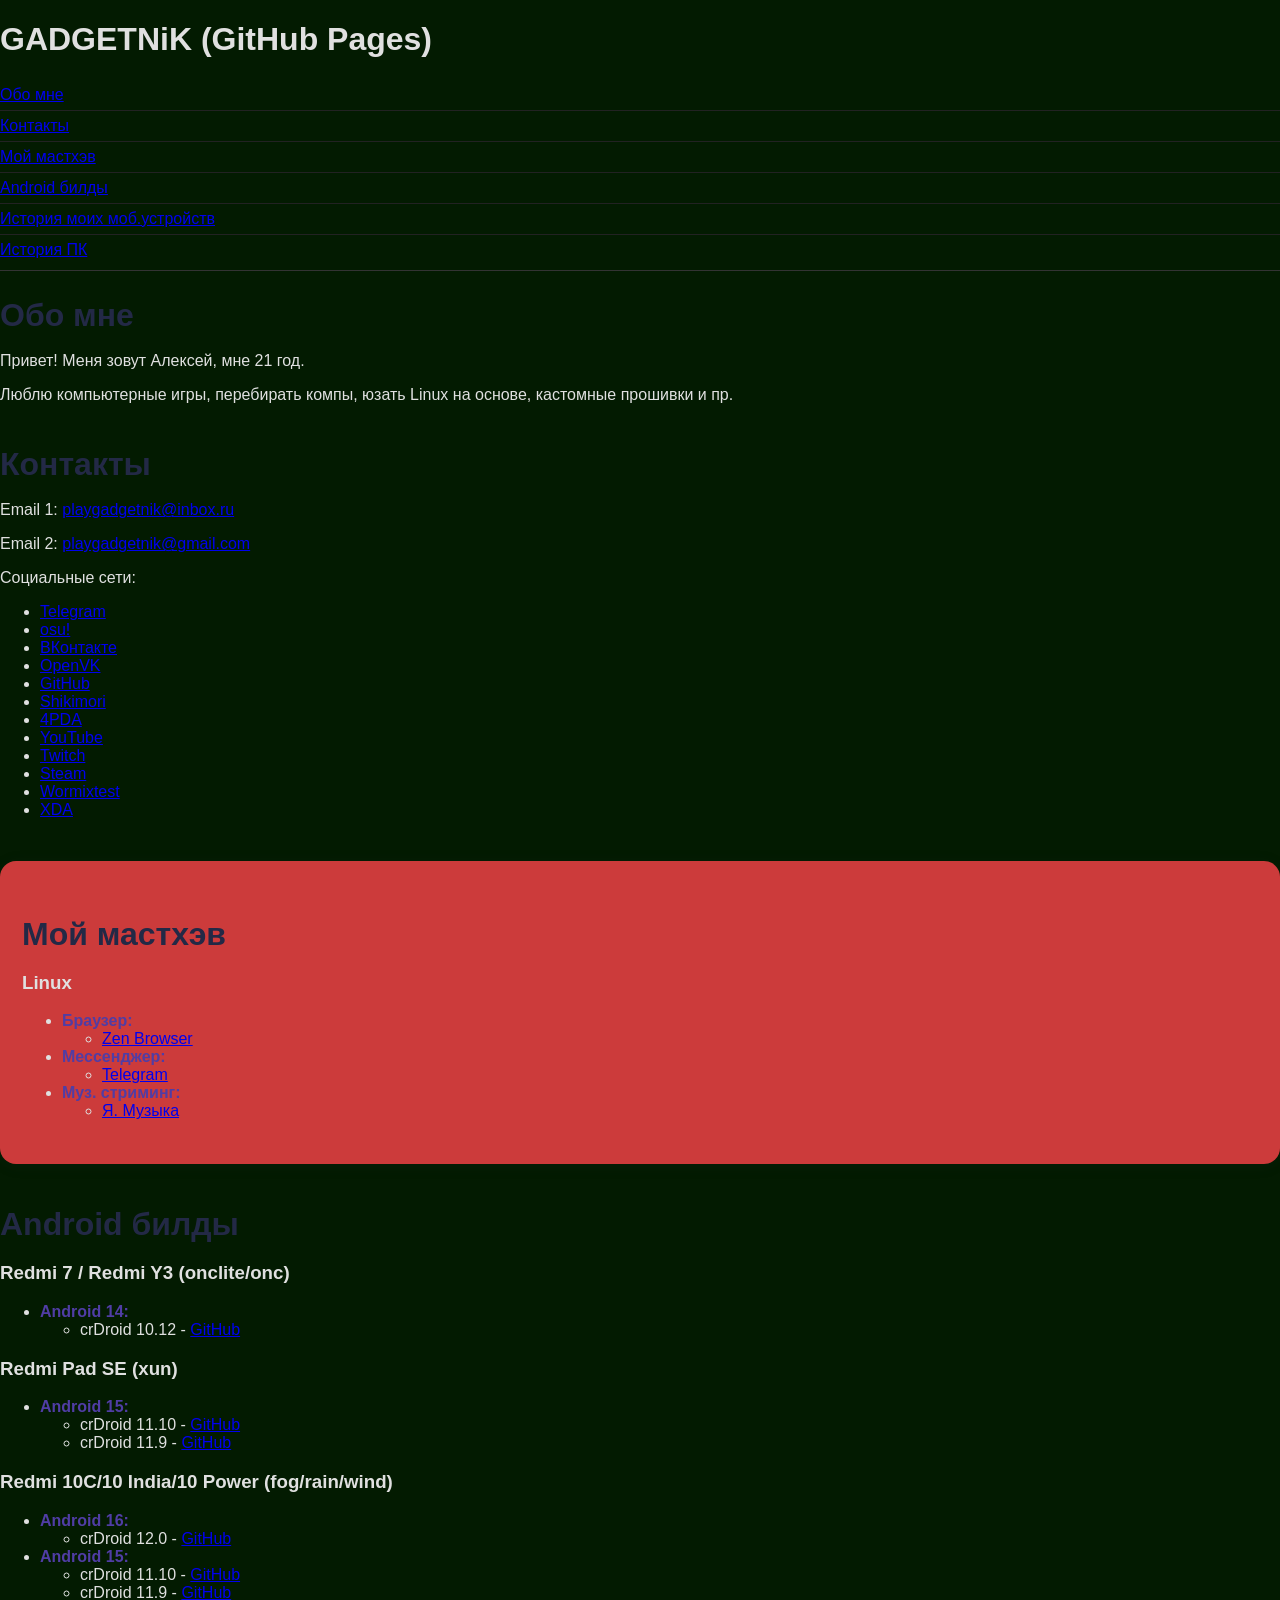
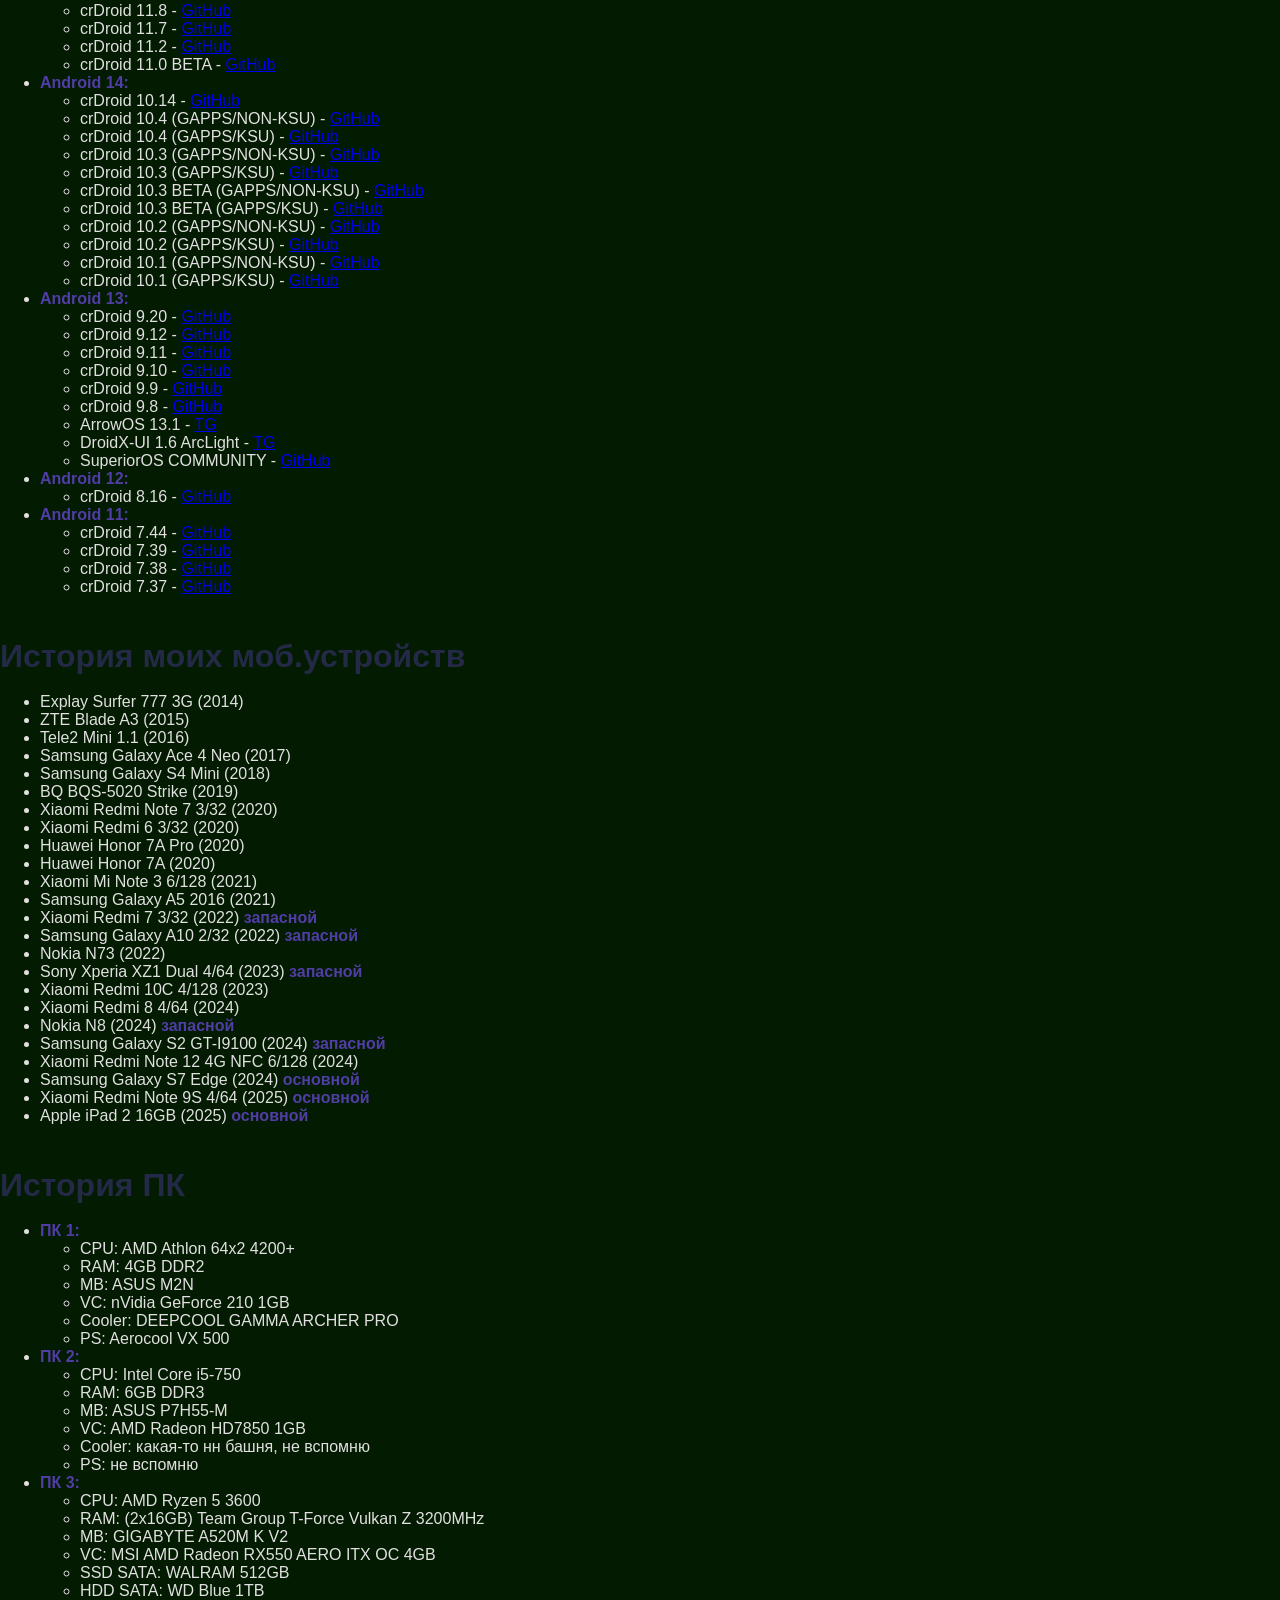
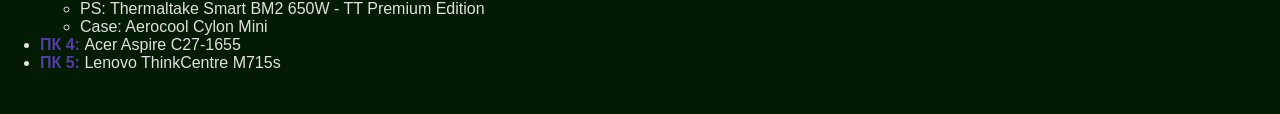
==== index.html @ 8ae256ac "css update #6" ====
<!DOCTYPE html>
<html lang="ru">
<head>
<meta charset="UTF-8" />
<meta name="viewport" content="width=device-width, initial-scale=1" />
<title>GADGETNiK (GitHub Pages)</title>
<style>
  body {
      background: #031b01;
      color: #e0e0e0;
      font-family: 'Montserrat', Arial, sans-serif;
      margin: 0;
      padding: 0;
      transition: background 0.4s;
  }
  header {
      background: linear-gradient(90deg, #232946 60%, #eebbc3 100%);
      color: #fff;
      text-align: center;
      padding: 48px 20px 20px 20px;
  }
  header h1 {
      font-size: 2.6em;
      letter-spacing: 2px;
      margin: 0 0 10px 0;
  }
  nav {
    margin-bottom: 15px;
    border-bottom: 1px solid #333;
    padding-bottom: 5px;
  }
  nav a {
    display: block;
    padding: 6px 0;
    border-top: 1px solid #222;
  }
  nav a:first-child {
    border-top: none;
  }
  .container {
      max-width: 880px;
      margin: 40px auto;
      padding: 0 18px;
  }
  section {
      margin-bottom: 42px;
  }
  h2 {
      color: #232946;
      font-size: 2em;
      margin-bottom: 18px;
  }
  strong {
    color: #503da5;
  }
  .card {
      background: #cc3b3b;
      border-radius: 16px;
      box-shadow: 0 2px 16px rgba(60, 45, 100, 0.08);
      padding: 28px 22px;
      margin-bottom: 24px;
      transition: box-shadow 0.3s;
  }
  .card:hover {
      box-shadow: 0 6px 32px rgba(60, 45, 100, 0.13);
  }
</style>
</head>
<body>

<h1>GADGETNiK (GitHub Pages)</h1>

<nav>
  <a href="#about">Обо мне</a>
  <a href="#contacts">Контакты</a>
  <a href="#musthave">Мой мастхэв</a>
  <a href="#android">Android билды</a>
  <a href="#mobiles">История моих моб.устройств</a>
  <a href="#pc">История ПК</a>
</nav>

<section id="about">
  <h2>Обо мне</h2>
  <p>Привет! Меня зовут Алексей, мне 21 год.</p>
  <p>Люблю компьютерные игры, перебирать компы, юзать Linux на основе, кастомные прошивки и пр.</p>
</section>

<section id="contacts">
  <h2>Контакты</h2>
  <p>Email 1: <a href="mailto:playgadgetnik@inbox.ru">playgadgetnik@inbox.ru</a></p>
  <p>Email 2: <a href="mailto:playgadgetnik@gmail.com">playgadgetnik@gmail.com</a></p>
  <p>Социальные сети:</p>
  <ul>
    <li><a href="https://t.me/GADGETNiK" target="_blank" rel="noopener noreferrer">Telegram</a></li>
    <li><a href="https://osu.ppy.sh/users/GADGETNiK" target="_blank" rel="noopener noreferrer">osu!</a></li>
    <li><a href="https://vk.com/gadgetn1k" target="_blank" rel="noopener noreferrer">ВКонтакте</a></li>
    <li><a href="https://ovk.to/gadgetnik" target="_blank" rel="noopener noreferrer">OpenVK</a></li>
    <li><a href="https://github.com/GADGETNiK" target="_blank" rel="noopener noreferrer">GitHub</a></li>
    <li><a href="https://shikimori.one/GADGETNiK" target="_blank" rel="noopener noreferrer">Shikimori</a></li>
    <li><a href="https://4pda.to/forum/index.php?showuser=7068298" target="_blank" rel="noopener noreferrer">4PDA</a></li>
    <li><a href="https://www.youtube.com/@cyberdrakons_reborn" target="_blank" rel="noopener noreferrer">YouTube</a></li>
    <li><a href="https://www.twitch.tv/aratacucumber" target="_blank" rel="noopener noreferrer">Twitch</a></li>
    <li><a href="https://steamcommunity.com/id/gadgetnik/" target="_blank" rel="noopener noreferrer">Steam</a></li>
    <li><a href="https://wormixtest.com/users/%D0%9B%D0%81%D0%A8%D0%98%D0%9A" target="_blank" rel="noopener noreferrer">Wormixtest</a></li>
    <li><a href="https://xdaforums.com/m/gadgetnik.9440736/" target="_blank" rel="noopener noreferrer">XDA</a></li>
  </ul>
</section>


<section id="musthave">
  <div class="card">
  <h2>Мой мастхэв</h2>

  <h3>Linux</h3>
  <ul>
    <li><strong>Браузер:</strong></li>
      <ul>
        <li><a href="https://zen-browser.app/" target="_blank" rel="noopener noreferrer">Zen Browser</a></li>
      </ul>
    <li><strong>Мессенджер:</strong></li>
      <ul>
        <li><a href="https://telegram.org/" target="_blank" rel="noopener noreferrer">Telegram</a></li>
      </ul>
    <li><strong>Муз. стриминг:</strong></li>
      <ul>
        <li><a href="https://music.yandex.ru/download/" target="_blank" rel="noopener noreferrer">Я. Музыка</a></li>
      </ul>
  </ul>
  </div>
</section>
<section id="android">
  <h2>Android билды</h2>

  <h3>Redmi 7 / Redmi Y3 (onclite/onc)</h3>
  <ul>
    <li><strong>Android 14:</strong>
      <ul>
        <li>crDroid 10.12 - <a href="https://github.com/GADGETNiK/crdroid_ota_oss_nonksu/releases/download/crDroidAndroid-14.0-20250228-onclite-v10.12" target="_blank" rel="noopener noreferrer">GitHub</a></li>
      </ul>
    </li>
  </ul>
  
  <h3>Redmi Pad SE (xun)</h3>
  <ul>
    <li><strong>Android 15:</strong>
      <ul>
        <li>crDroid 11.10 - <a href="https://github.com/GADGETNiK/crdroid_ota_update/releases/tag/crDroidAndroid-15.0-20251011-xun-v11.10" target="_blank" rel="noopener noreferrer">GitHub</a></li>
        <li>crDroid 11.9 - <a href="https://github.com/GADGETNiK/crdroid_ota_update/releases/tag/crDroidAndroid-15.0-20250916-xun-v11.9" target="_blank" rel="noopener noreferrer">GitHub</a></li>
      </ul>
    </li>
  </ul>

  <h3>Redmi 10C/10 India/10 Power (fog/rain/wind)</h3>
  <ul>
    <li><strong>Android 16:</strong>
      <ul>
        <li>crDroid 12.0 - <a href="https://github.com/GADGETNiK/crdroid_ota_update/releases/tag/crDroidAndroid-16.0-20250902-fog-v12.0" target="_blank" rel="noopener noreferrer">GitHub</a></li>
      </ul>
    </li>

    <li><strong>Android 15:</strong>
      <ul>
        <li>crDroid 11.10 - <a href="https://github.com/GADGETNiK/crdroid_ota_update/releases/tag/crDroidAndroid-15.0-20251011-fog-v11.10" target="_blank" rel="noopener noreferrer">GitHub</a></li>
        <li>crDroid 11.9 - <a href="https://github.com/GADGETNiK/crdroid_ota_update/releases/tag/crDroidAndroid-15.0-20250914-fog-v11.9" target="_blank" rel="noopener noreferrer">GitHub</a></li>
        <li>crDroid 11.8 - <a href="https://github.com/GADGETNiK/crdroid_ota_update/releases/tag/crDroidAndroid-15.0-20250830-fog-v11.8" target="_blank" rel="noopener noreferrer">GitHub</a></li>
        <li>crDroid 11.7 - <a href="https://github.com/GADGETNiK/crdroid_ota_update/releases/tag/crDroidAndroid-15.0-20250723-fog-v11.7" target="_blank" rel="noopener noreferrer">GitHub</a></li>
        <li>crDroid 11.2 - <a href="https://github.com/GADGETNiK/crdroid_ota_oss_nonksu/releases/tag/crDroidAndroid-15.0-20250225-fog-v11.2" target="_blank" rel="noopener noreferrer">GitHub</a></li>
        <li>crDroid 11.0 BETA - <a href="https://github.com/GADGETNiK/crdroid_ota_oss_nonksu/releases/tag/crDroidAndroid-15.0-20241101-fog-v11.0-BETA" target="_blank" rel="noopener noreferrer">GitHub</a></li>
      </ul>
    </li>

    <li><strong>Android 14:</strong>
      <ul>
        <li>crDroid 10.14 - <a href="https://github.com/GADGETNiK/crdroid_ota_update/releases/tag/crDroidAndroid-14.0-20250509-fog-v10.14" target="_blank" rel="noopener noreferrer">GitHub</a></li>
        <li>crDroid 10.4 (GAPPS/NON-KSU) - <a href="https://github.com/GADGETNiK/crdroid_ota_oss_nonksu/releases/tag/crDroidAndroid-14.0-20240406-fog-v10.4" target="_blank" rel="noopener noreferrer">GitHub</a></li>
        <li>crDroid 10.4 (GAPPS/KSU) - <a href="https://github.com/GADGETNiK/crdroid_ota_oss_ksu/releases/tag/crDroidAndroid-14.0-20240406-fog-v10.4" target="_blank" rel="noopener noreferrer">GitHub</a></li>
        <li>crDroid 10.3 (GAPPS/NON-KSU) - <a href="https://github.com/GADGETNiK/crdroid_ota_oss_nonksu/releases/tag/crDroidAndroid-14.0-20240405-fog-v10.3" target="_blank" rel="noopener noreferrer">GitHub</a></li>
        <li>crDroid 10.3 (GAPPS/KSU) - <a href="https://github.com/GADGETNiK/crdroid_ota_oss_ksu/releases/tag/crDroidAndroid-14.0-20240405-fog-v10.3" target="_blank" rel="noopener noreferrer">GitHub</a></li>
        <li>crDroid 10.3 BETA (GAPPS/NON-KSU) - <a href="https://github.com/GADGETNiK/crdroid_ota_oss_nonksu/releases/tag/crDroidAndroid-14.0-20240402-fog-v10.3-BETA" target="_blank" rel="noopener noreferrer">GitHub</a></li>
        <li>crDroid 10.3 BETA (GAPPS/KSU) - <a href="https://github.com/GADGETNiK/crdroid_ota_oss_ksu/releases/tag/crDroidAndroid-14.0-20240402-fog-v10.3-BETA" target="_blank" rel="noopener noreferrer">GitHub</a></li>
        <li>crDroid 10.2 (GAPPS/NON-KSU) - <a href="https://github.com/GADGETNiK/crdroid_ota_oss_nonksu/releases/tag/crDroidAndroid-14.0-20240213-fog-v10.2-GAPPS" target="_blank" rel="noopener noreferrer">GitHub</a></li>
        <li>crDroid 10.2 (GAPPS/KSU) - <a href="https://t.me/your_post_11" target="_blank" rel="noopener noreferrer">GitHub</a></li>
        <li>crDroid 10.1 (GAPPS/NON-KSU) - <a href="https://github.com/GADGETNiK/crdroid_ota_oss_nonksu/releases/tag/crDroidAndroid-14.0-20240203-fog-v10.1-GAPPS" target="_blank" rel="noopener noreferrer">GitHub</a></li>
        <li>crDroid 10.1 (GAPPS/KSU) - <a href="https://github.com/GADGETNiK/crdroid_ota_oss_ksu/releases/tag/crDroidAndroid-14.0-20240203-fog-v10.1-GAPPS" target="_blank" rel="noopener noreferrer">GitHub</a></li>
      </ul>
    </li>

    <li><strong>Android 13:</strong>
      <ul>
        <li>crDroid 9.20 - <a href="https://github.com/GADGETNiK/crdroid_ota_oss_nonksu/releases/tag/crDroidAndroid-13.0-20241102-fog-v9.20" target="_blank" rel="noopener noreferrer">GitHub</a></li>
        <li>crDroid 9.12 - <a href="https://github.com/GADGETNiK/crdroid_ota_update_new/releases/tag/crDroidAndroid-13.0-20231213-fog-v9.12" target="_blank" rel="noopener noreferrer">GitHub</a></li>
        <li>crDroid 9.11 - <a href="https://github.com/GADGETNiK/crdroid_ota_update_new/releases/tag/crDroidAndroid-13.0-20231114-fog-v9.11" target="_blank" rel="noopener noreferrer">GitHub</a></li>
        <li>crDroid 9.10 - <a href="https://github.com/GADGETNiK/crdroid_ota_update/releases/tag/crDroidAndroid-13.0-20231012-fog-v9.10" target="_blank" rel="noopener noreferrer">GitHub</a></li>
        <li>crDroid 9.9 - <a href="https://github.com/GADGETNiK/crdroid_ota_update/releases/tag/crDroidAndroid-13.0-20230920-fog-v9.9" target="_blank" rel="noopener noreferrer">GitHub</a></li>
        <li>crDroid 9.8 - <a href="https://github.com/GADGETNiK/crdroid_ota_update/releases/tag/crDroidAndroid-13.0-20230826-fog-v9.8" target="_blank" rel="noopener noreferrer">GitHub</a></li>
        <li>ArrowOS 13.1 - <a href="https://t.me/rom_archive_gadgetnik/8" target="_blank" rel="noopener noreferrer">TG</a></li>
        <li>DroidX-UI 1.6 ArcLight - <a href="https://t.me/rom_archive_gadgetnik/14" target="_blank" rel="noopener noreferrer">TG</a></li>
        <li>SuperiorOS COMMUNITY - <a href="https://github.com/GADGETNiK/superior_ota_update/releases/tag/SuperiorOS-Thirteen-fog-COMMUNITY-20231015-0019" target="_blank" rel="noopener noreferrer">GitHub</a></li>
      </ul>
    </li>

    <li><strong>Android 12:</strong>
      <ul>
        <li>crDroid 8.16 - <a href="https://github.com/GADGETNiK/crdroid_ota_update/releases/tag/crDroidAndroid-12.1-20230821-fog-v8.16" target="_blank" rel="noopener noreferrer">GitHub</a></li>
      </ul>
    </li>

    <li><strong>Android 11:</strong>
      <ul>
        <li>crDroid 7.44 - <a href="https://github.com/GADGETNiK/crdroid_ota_update_new/releases/tag/crDroidAndroid-11.0-20240808-fog-v7.44-security" target="_blank" rel="noopener noreferrer">GitHub</a></li>
        <li>crDroid 7.39 - <a href="https://github.com/GADGETNiK/crdroid_ota_update_new/releases/tag/crDroidAndroid-11.0-20240222-fog-v7.39" target="_blank" rel="noopener noreferrer">GitHub</a></li>
        <li>crDroid 7.38 - <a href="https://github.com/GADGETNiK/crdroid_ota_update_new/releases/tag/crDroidAndroid-11.0-20240120-fog-v7.38" target="_blank" rel="noopener noreferrer">GitHub</a></li>
        <li>crDroid 7.37 - <a href="https://github.com/GADGETNiK/crdroid_ota_update_new/releases/tag/crDroidAndroid-11.0-20240116-fog-v7.37" target="_blank" rel="noopener noreferrer">GitHub</a></li>
      </ul>
    </li>
  </ul>
</section>


<section id="mobile">
  <h2>История моих моб.устройств</h2>
  <ul>
    <li>Explay Surfer 777 3G (2014)</li>
    <li>ZTE Blade A3 (2015)</li>
    <li>Tele2 Mini 1.1 (2016)</li>
    <li>Samsung Galaxy Ace 4 Neo (2017)</li>
    <li>Samsung Galaxy S4 Mini (2018)</li>
    <li>BQ BQS-5020 Strike (2019)</li>
    <li>Xiaomi Redmi Note 7 3/32 (2020)</li>
    <li>Xiaomi Redmi 6 3/32 (2020)</li>
    <li>Huawei Honor 7A Pro (2020)</li>
    <li>Huawei Honor 7A (2020)</li>
    <li>Xiaomi Mi Note 3 6/128 (2021)</li>
    <li>Samsung Galaxy A5 2016 (2021)</li>
    <li>Xiaomi Redmi 7 3/32 (2022) <strong>запасной</strong></li>
    <li>Samsung Galaxy A10 2/32 (2022) <strong>запасной</strong></li>
    <li>Nokia N73 (2022)</li>
    <li>Sony Xperia XZ1 Dual 4/64 (2023) <strong>запасной</strong></li>
    <li>Xiaomi Redmi 10C 4/128 (2023)</li>
    <li>Xiaomi Redmi 8 4/64 (2024)</li>
    <li>Nokia N8 (2024) <strong>запасной</strong></li>
    <li>Samsung Galaxy S2 GT-I9100 (2024) <strong>запасной</strong></li>
    <li>Xiaomi Redmi Note 12 4G NFC 6/128 (2024)</li>
    <li>Samsung Galaxy S7 Edge (2024) <strong>основной</strong></li>
    <li>Xiaomi Redmi Note 9S 4/64 (2025) <strong>основной</strong></li>
    <li>Apple iPad 2 16GB (2025) <strong>основной</strong></li>
  </ul>
</section>

<section id="pc">
  <h2>История ПК</h2>
  <ul>
    <li>
      <strong>ПК 1:</strong>
      <ul>
        <li>CPU: AMD Athlon 64x2 4200+</li>
        <li>RAM: 4GB DDR2</li>
        <li>MB: ASUS M2N</li>
        <li>VC: nVidia GeForce 210 1GB</li>
        <li>Cooler: DEEPCOOL GAMMA ARCHER PRO</li>
        <li>PS: Aerocool VX 500</li>
      </ul>
    </li>
    <li>
      <strong>ПК 2:</strong>
      <ul>
        <li>CPU: Intel Core i5-750</li>
        <li>RAM: 6GB DDR3</li>
        <li>MB: ASUS P7H55-M</li>
        <li>VC: AMD Radeon HD7850 1GB</li>
        <li>Cooler: какая-то нн башня, не вспомню</li>
        <li>PS: не вспомню</li>
      </ul>
    </li>
    <li>
      <strong>ПК 3:</strong>
      <ul>
        <li>CPU: AMD Ryzen 5 3600</li>
        <li>RAM: (2x16GB) Team Group T-Force Vulkan Z 3200MHz</li>
        <li>MB: GIGABYTE A520M K V2</li>
        <li>VC: MSI AMD Radeon RX550 AERO ITX OC 4GB</li>
        <li>SSD SATA: WALRAM 512GB</li>
        <li>HDD SATA: WD Blue 1TB</li>
        <li>PS: Thermaltake Smart BM2 650W - TT Premium Edition</li>
        <li>Case: Aerocool Cylon Mini</li>
      </ul>
    </li>
    <li>
      <strong>ПК 4:</strong> Acer Aspire C27-1655
    </li>
    <li>
      <strong>ПК 5:</strong> Lenovo ThinkCentre M715s
    </li>
  </ul>
</section>

</body>
</html>
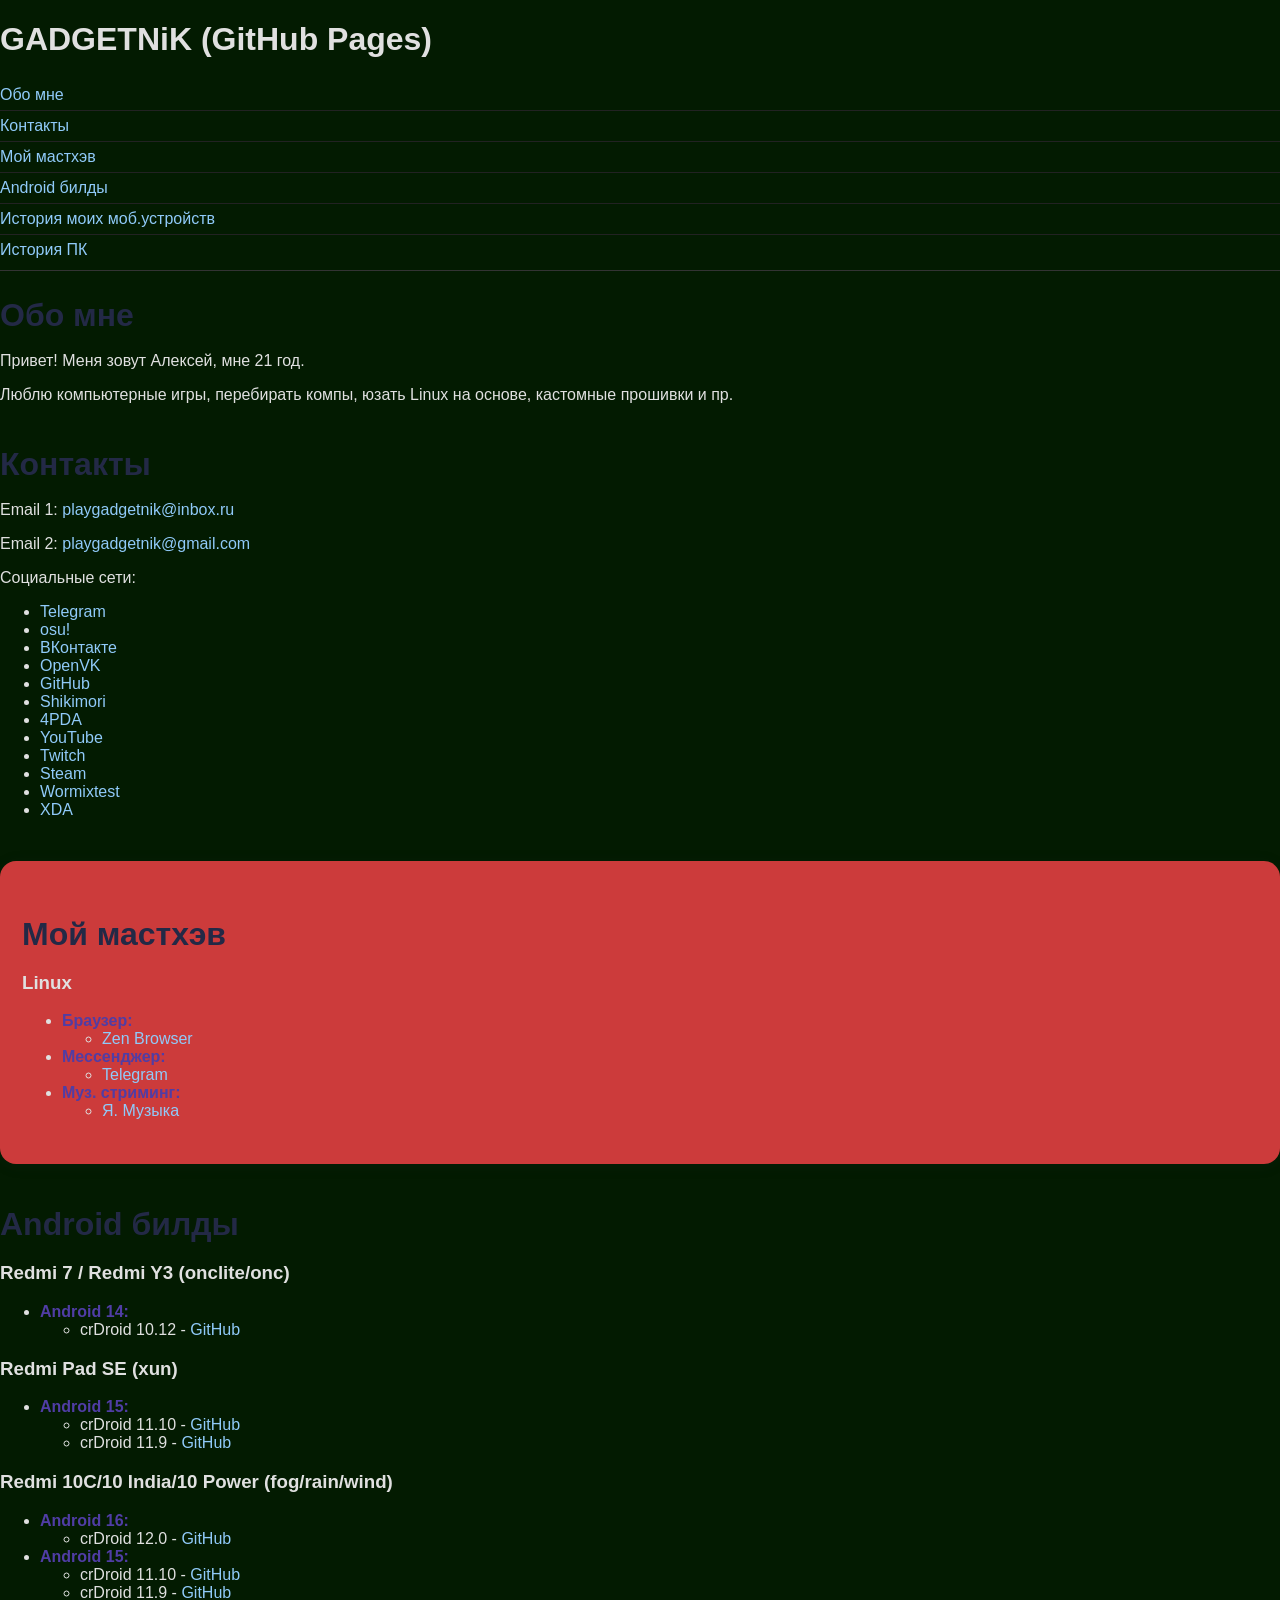
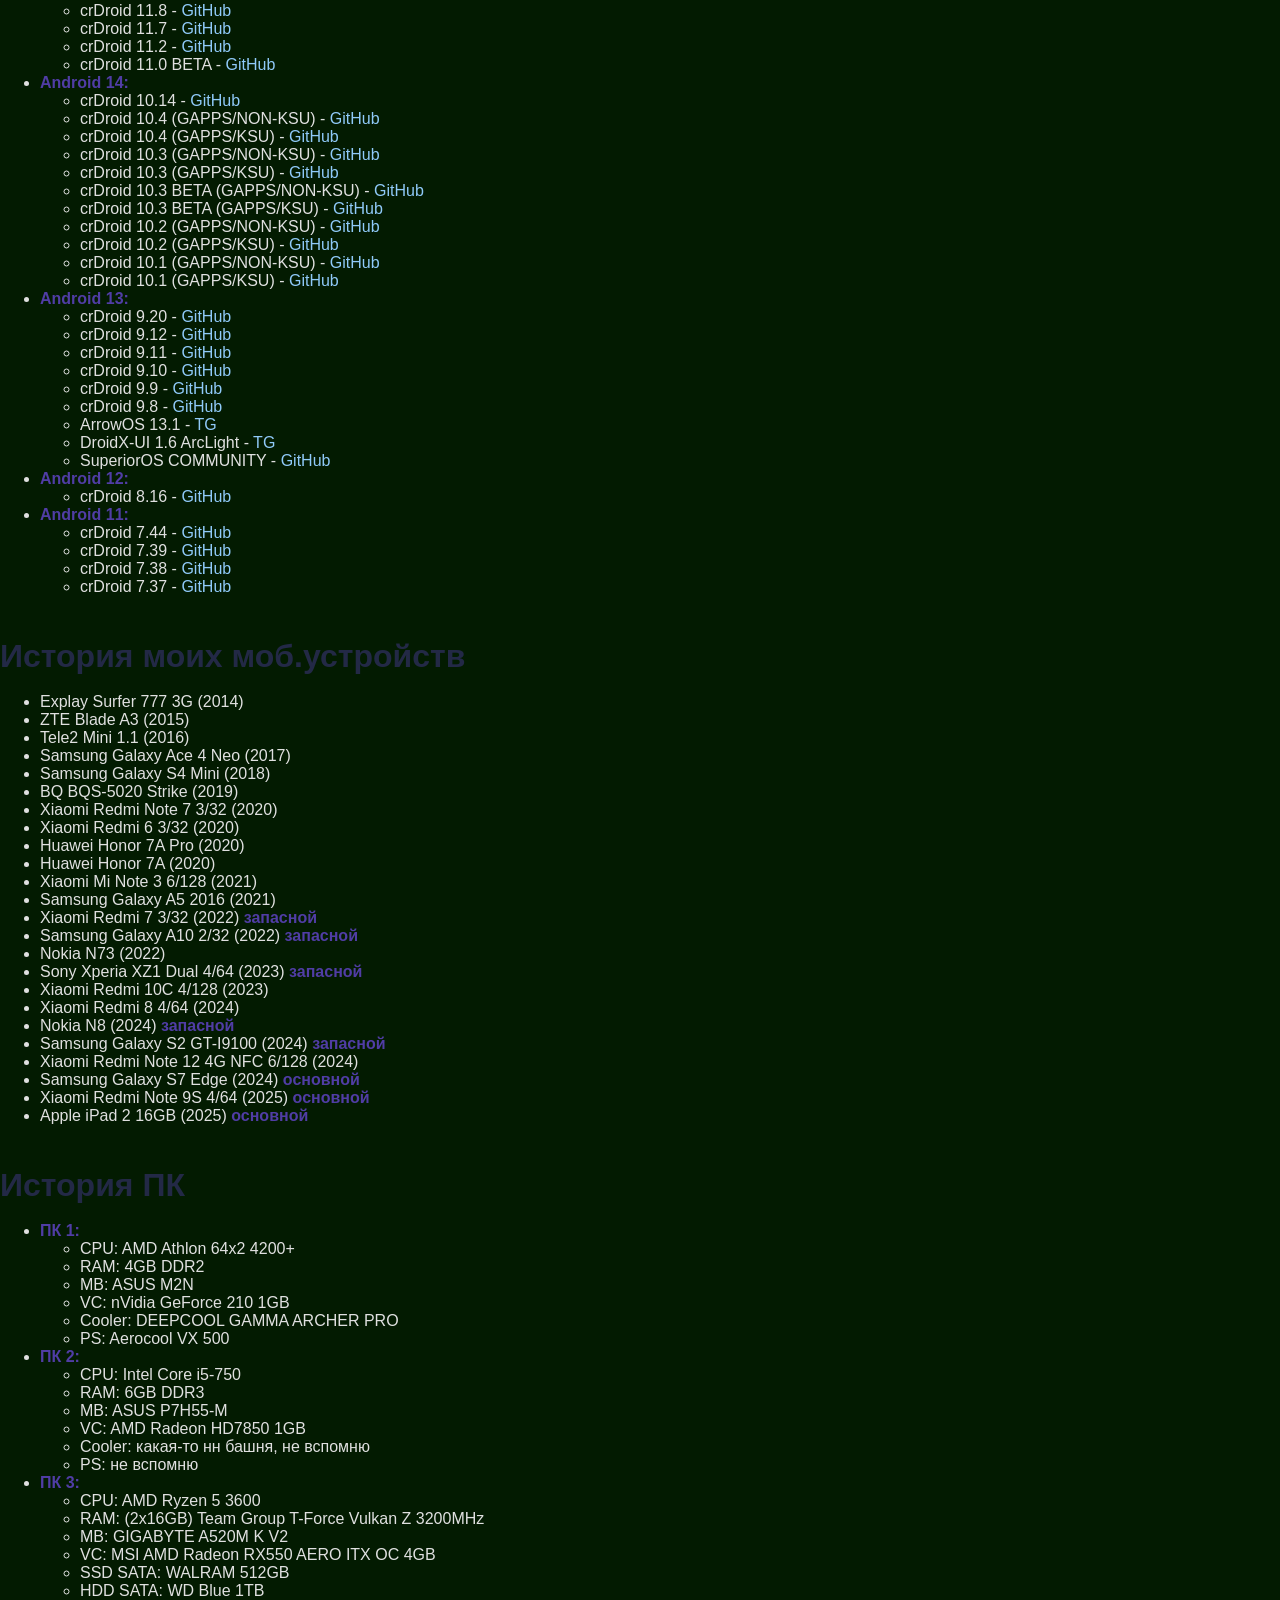
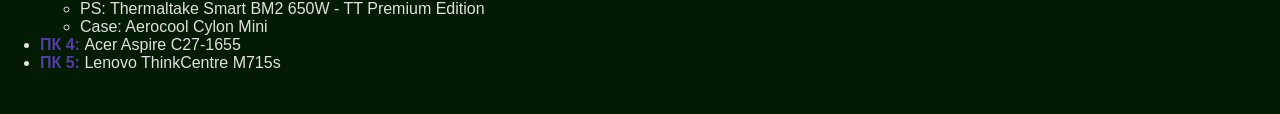
==== commit 12df17a4: "Minor changes" ====
--- a/index.html
+++ b/index.html
@@ -63,6 +63,13 @@
   }
   .card:hover {
       box-shadow: 0 6px 32px rgba(60, 45, 100, 0.13);
+  }
+  a {
+    color: #90caf9;
+    text-decoration: none;
+  }
+  a:hover {
+    text-decoration: underline;
   }
 </style>
 </head>
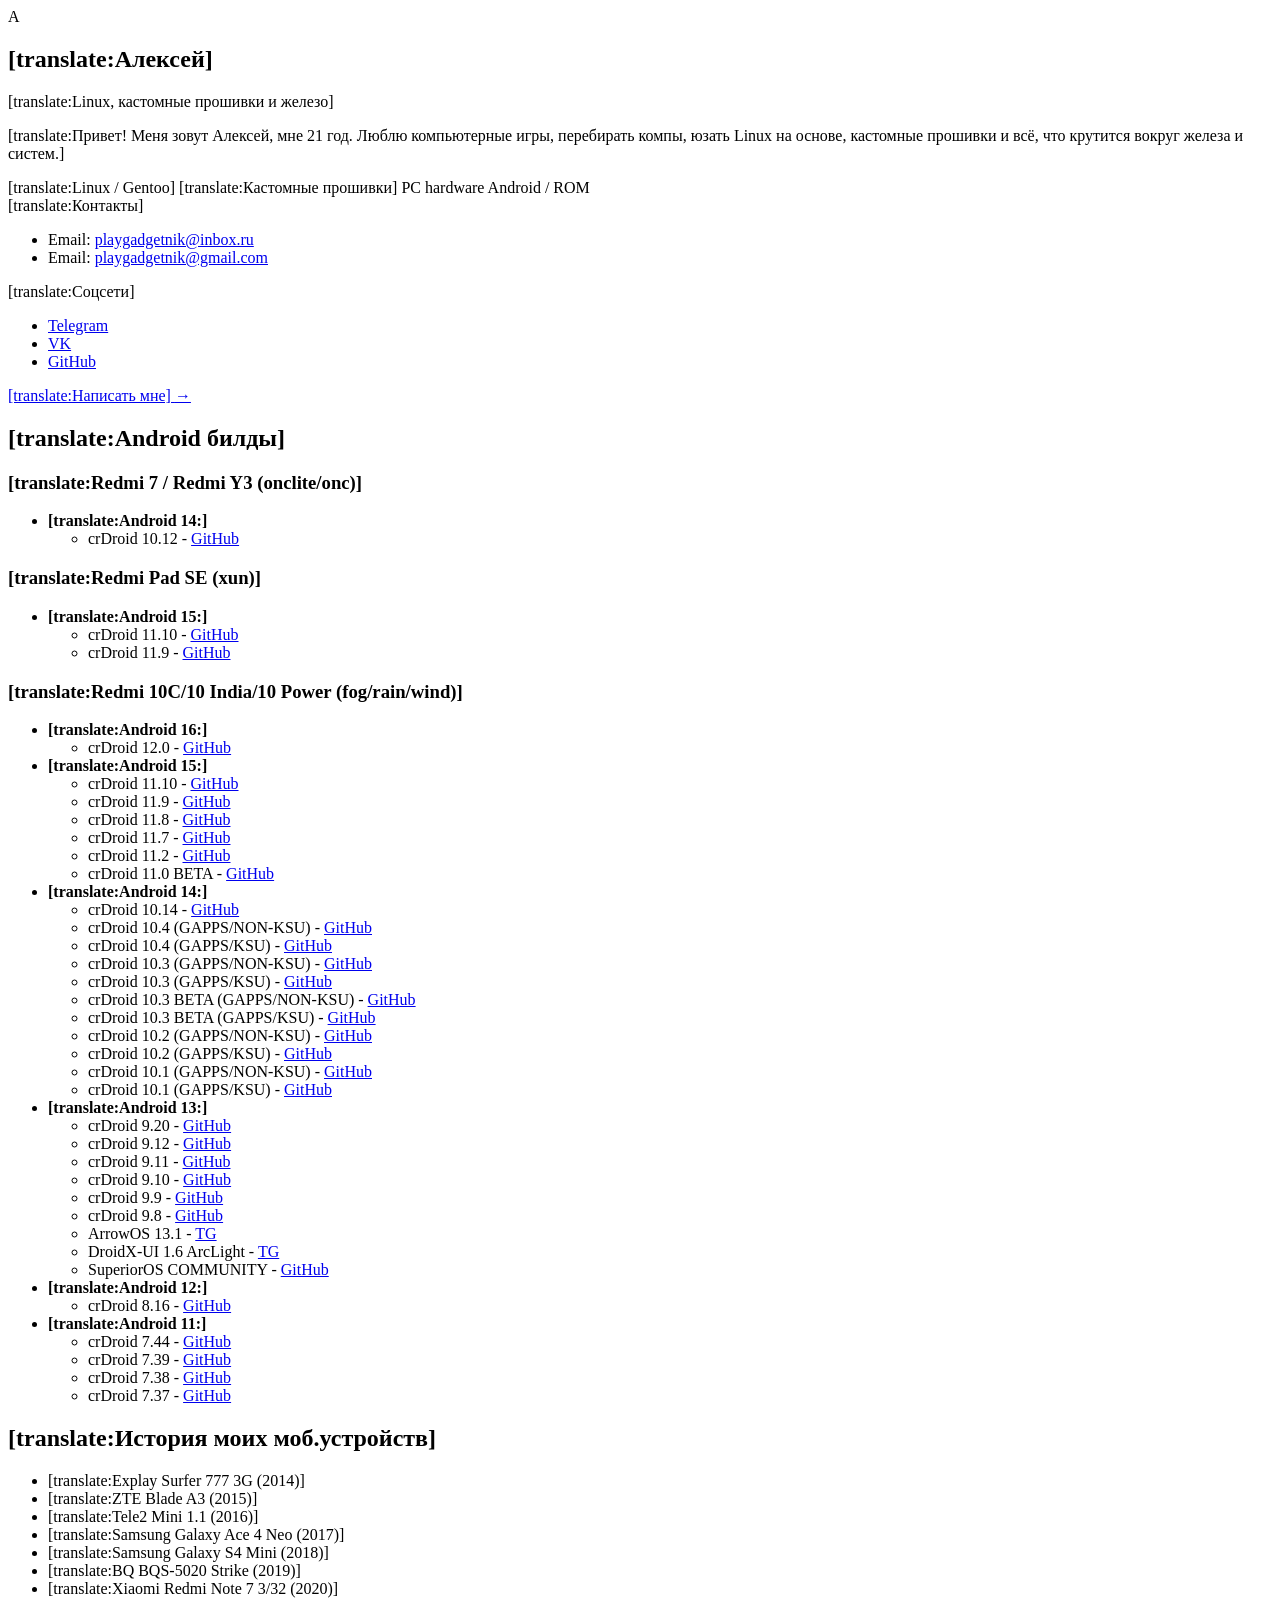
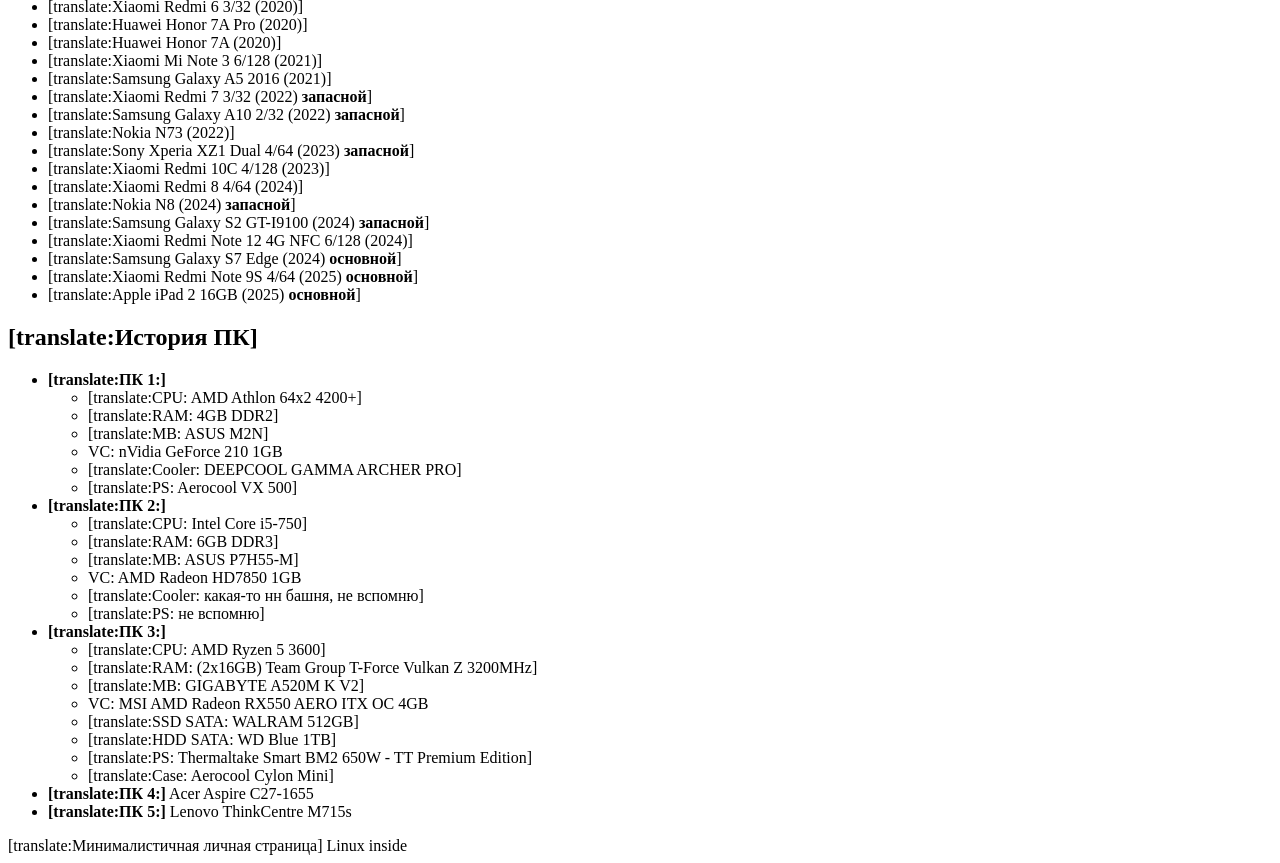
==== commit 0cc1375e: "Update index.html" ====
--- a/index.html
+++ b/index.html
@@ -1,305 +1,225 @@
-<!DOCTYPE html>
+<!doctype html>
 <html lang="ru">
 <head>
-<meta charset="UTF-8" />
-<meta name="viewport" content="width=device-width, initial-scale=1" />
-<title>GADGETNiK (GitHub Pages)</title>
-<style>
-  body {
-      background: #031b01;
-      color: #e0e0e0;
-      font-family: 'Montserrat', Arial, sans-serif;
-      margin: 0;
-      padding: 0;
-      transition: background 0.4s;
-  }
-  header {
-      background: linear-gradient(90deg, #232946 60%, #eebbc3 100%);
-      color: #fff;
-      text-align: center;
-      padding: 48px 20px 20px 20px;
-  }
-  header h1 {
-      font-size: 2.6em;
-      letter-spacing: 2px;
-      margin: 0 0 10px 0;
-  }
-  nav {
-    margin-bottom: 15px;
-    border-bottom: 1px solid #333;
-    padding-bottom: 5px;
-  }
-  nav a {
-    display: block;
-    padding: 6px 0;
-    border-top: 1px solid #222;
-  }
-  nav a:first-child {
-    border-top: none;
-  }
-  .container {
-      max-width: 880px;
-      margin: 40px auto;
-      padding: 0 18px;
-  }
-  section {
-      margin-bottom: 42px;
-  }
-  h2 {
-      color: #232946;
-      font-size: 2em;
-      margin-bottom: 18px;
-  }
-  strong {
-    color: #503da5;
-  }
-  .card {
-      background: #cc3b3b;
-      border-radius: 16px;
-      box-shadow: 0 2px 16px rgba(60, 45, 100, 0.08);
-      padding: 28px 22px;
-      margin-bottom: 24px;
-      transition: box-shadow 0.3s;
-  }
-  .card:hover {
-      box-shadow: 0 6px 32px rgba(60, 45, 100, 0.13);
-  }
-  a {
-    color: #90caf9;
-    text-decoration: none;
-  }
-  a:hover {
-    text-decoration: underline;
-  }
-</style>
+  <meta charset="utf-8">
+  <title>Алексей — Linux / кастомы / железо</title>
+  <meta name="viewport" content="width=device-width, initial-scale=1">
+  <link rel="stylesheet" href="styles.css">
 </head>
 <body>
-
-<h1>GADGETNiK (GitHub Pages)</h1>
-
-<nav>
-  <a href="#about">Обо мне</a>
-  <a href="#contacts">Контакты</a>
-  <a href="#musthave">Мой мастхэв</a>
-  <a href="#android">Android билды</a>
-  <a href="#mobiles">История моих моб.устройств</a>
-  <a href="#pc">История ПК</a>
-</nav>
-
-<section id="about">
-  <h2>Обо мне</h2>
-  <p>Привет! Меня зовут Алексей, мне 21 год.</p>
-  <p>Люблю компьютерные игры, перебирать компы, юзать Linux на основе, кастомные прошивки и пр.</p>
-</section>
-
-<section id="contacts">
-  <h2>Контакты</h2>
-  <p>Email 1: <a href="mailto:playgadgetnik@inbox.ru">playgadgetnik@inbox.ru</a></p>
-  <p>Email 2: <a href="mailto:playgadgetnik@gmail.com">playgadgetnik@gmail.com</a></p>
-  <p>Социальные сети:</p>
-  <ul>
-    <li><a href="https://t.me/GADGETNiK" target="_blank" rel="noopener noreferrer">Telegram</a></li>
-    <li><a href="https://osu.ppy.sh/users/GADGETNiK" target="_blank" rel="noopener noreferrer">osu!</a></li>
-    <li><a href="https://vk.com/gadgetn1k" target="_blank" rel="noopener noreferrer">ВКонтакте</a></li>
-    <li><a href="https://ovk.to/gadgetnik" target="_blank" rel="noopener noreferrer">OpenVK</a></li>
-    <li><a href="https://github.com/GADGETNiK" target="_blank" rel="noopener noreferrer">GitHub</a></li>
-    <li><a href="https://shikimori.one/GADGETNiK" target="_blank" rel="noopener noreferrer">Shikimori</a></li>
-    <li><a href="https://4pda.to/forum/index.php?showuser=7068298" target="_blank" rel="noopener noreferrer">4PDA</a></li>
-    <li><a href="https://www.youtube.com/@cyberdrakons_reborn" target="_blank" rel="noopener noreferrer">YouTube</a></li>
-    <li><a href="https://www.twitch.tv/aratacucumber" target="_blank" rel="noopener noreferrer">Twitch</a></li>
-    <li><a href="https://steamcommunity.com/id/gadgetnik/" target="_blank" rel="noopener noreferrer">Steam</a></li>
-    <li><a href="https://wormixtest.com/users/%D0%9B%D0%81%D0%A8%D0%98%D0%9A" target="_blank" rel="noopener noreferrer">Wormixtest</a></li>
-    <li><a href="https://xdaforums.com/m/gadgetnik.9440736/" target="_blank" rel="noopener noreferrer">XDA</a></li>
-  </ul>
-</section>
-
-
-<section id="musthave">
-  <div class="card">
-  <h2>Мой мастхэв</h2>
-
-  <h3>Linux</h3>
-  <ul>
-    <li><strong>Браузер:</strong></li>
-      <ul>
-        <li><a href="https://zen-browser.app/" target="_blank" rel="noopener noreferrer">Zen Browser</a></li>
-      </ul>
-    <li><strong>Мессенджер:</strong></li>
-      <ul>
-        <li><a href="https://telegram.org/" target="_blank" rel="noopener noreferrer">Telegram</a></li>
-      </ul>
-    <li><strong>Муз. стриминг:</strong></li>
-      <ul>
-        <li><a href="https://music.yandex.ru/download/" target="_blank" rel="noopener noreferrer">Я. Музыка</a></li>
-      </ul>
-  </ul>
-  </div>
-</section>
-<section id="android">
-  <h2>Android билды</h2>
-
-  <h3>Redmi 7 / Redmi Y3 (onclite/onc)</h3>
-  <ul>
-    <li><strong>Android 14:</strong>
-      <ul>
-        <li>crDroid 10.12 - <a href="https://github.com/GADGETNiK/crdroid_ota_oss_nonksu/releases/download/crDroidAndroid-14.0-20250228-onclite-v10.12" target="_blank" rel="noopener noreferrer">GitHub</a></li>
-      </ul>
-    </li>
-  </ul>
-  
-  <h3>Redmi Pad SE (xun)</h3>
-  <ul>
-    <li><strong>Android 15:</strong>
-      <ul>
-        <li>crDroid 11.10 - <a href="https://github.com/GADGETNiK/crdroid_ota_update/releases/tag/crDroidAndroid-15.0-20251011-xun-v11.10" target="_blank" rel="noopener noreferrer">GitHub</a></li>
-        <li>crDroid 11.9 - <a href="https://github.com/GADGETNiK/crdroid_ota_update/releases/tag/crDroidAndroid-15.0-20250916-xun-v11.9" target="_blank" rel="noopener noreferrer">GitHub</a></li>
-      </ul>
-    </li>
-  </ul>
-
-  <h3>Redmi 10C/10 India/10 Power (fog/rain/wind)</h3>
-  <ul>
-    <li><strong>Android 16:</strong>
-      <ul>
-        <li>crDroid 12.0 - <a href="https://github.com/GADGETNiK/crdroid_ota_update/releases/tag/crDroidAndroid-16.0-20250902-fog-v12.0" target="_blank" rel="noopener noreferrer">GitHub</a></li>
-      </ul>
-    </li>
-
-    <li><strong>Android 15:</strong>
-      <ul>
-        <li>crDroid 11.10 - <a href="https://github.com/GADGETNiK/crdroid_ota_update/releases/tag/crDroidAndroid-15.0-20251011-fog-v11.10" target="_blank" rel="noopener noreferrer">GitHub</a></li>
-        <li>crDroid 11.9 - <a href="https://github.com/GADGETNiK/crdroid_ota_update/releases/tag/crDroidAndroid-15.0-20250914-fog-v11.9" target="_blank" rel="noopener noreferrer">GitHub</a></li>
-        <li>crDroid 11.8 - <a href="https://github.com/GADGETNiK/crdroid_ota_update/releases/tag/crDroidAndroid-15.0-20250830-fog-v11.8" target="_blank" rel="noopener noreferrer">GitHub</a></li>
-        <li>crDroid 11.7 - <a href="https://github.com/GADGETNiK/crdroid_ota_update/releases/tag/crDroidAndroid-15.0-20250723-fog-v11.7" target="_blank" rel="noopener noreferrer">GitHub</a></li>
-        <li>crDroid 11.2 - <a href="https://github.com/GADGETNiK/crdroid_ota_oss_nonksu/releases/tag/crDroidAndroid-15.0-20250225-fog-v11.2" target="_blank" rel="noopener noreferrer">GitHub</a></li>
-        <li>crDroid 11.0 BETA - <a href="https://github.com/GADGETNiK/crdroid_ota_oss_nonksu/releases/tag/crDroidAndroid-15.0-20241101-fog-v11.0-BETA" target="_blank" rel="noopener noreferrer">GitHub</a></li>
-      </ul>
-    </li>
-
-    <li><strong>Android 14:</strong>
-      <ul>
-        <li>crDroid 10.14 - <a href="https://github.com/GADGETNiK/crdroid_ota_update/releases/tag/crDroidAndroid-14.0-20250509-fog-v10.14" target="_blank" rel="noopener noreferrer">GitHub</a></li>
-        <li>crDroid 10.4 (GAPPS/NON-KSU) - <a href="https://github.com/GADGETNiK/crdroid_ota_oss_nonksu/releases/tag/crDroidAndroid-14.0-20240406-fog-v10.4" target="_blank" rel="noopener noreferrer">GitHub</a></li>
-        <li>crDroid 10.4 (GAPPS/KSU) - <a href="https://github.com/GADGETNiK/crdroid_ota_oss_ksu/releases/tag/crDroidAndroid-14.0-20240406-fog-v10.4" target="_blank" rel="noopener noreferrer">GitHub</a></li>
-        <li>crDroid 10.3 (GAPPS/NON-KSU) - <a href="https://github.com/GADGETNiK/crdroid_ota_oss_nonksu/releases/tag/crDroidAndroid-14.0-20240405-fog-v10.3" target="_blank" rel="noopener noreferrer">GitHub</a></li>
-        <li>crDroid 10.3 (GAPPS/KSU) - <a href="https://github.com/GADGETNiK/crdroid_ota_oss_ksu/releases/tag/crDroidAndroid-14.0-20240405-fog-v10.3" target="_blank" rel="noopener noreferrer">GitHub</a></li>
-        <li>crDroid 10.3 BETA (GAPPS/NON-KSU) - <a href="https://github.com/GADGETNiK/crdroid_ota_oss_nonksu/releases/tag/crDroidAndroid-14.0-20240402-fog-v10.3-BETA" target="_blank" rel="noopener noreferrer">GitHub</a></li>
-        <li>crDroid 10.3 BETA (GAPPS/KSU) - <a href="https://github.com/GADGETNiK/crdroid_ota_oss_ksu/releases/tag/crDroidAndroid-14.0-20240402-fog-v10.3-BETA" target="_blank" rel="noopener noreferrer">GitHub</a></li>
-        <li>crDroid 10.2 (GAPPS/NON-KSU) - <a href="https://github.com/GADGETNiK/crdroid_ota_oss_nonksu/releases/tag/crDroidAndroid-14.0-20240213-fog-v10.2-GAPPS" target="_blank" rel="noopener noreferrer">GitHub</a></li>
-        <li>crDroid 10.2 (GAPPS/KSU) - <a href="https://t.me/your_post_11" target="_blank" rel="noopener noreferrer">GitHub</a></li>
-        <li>crDroid 10.1 (GAPPS/NON-KSU) - <a href="https://github.com/GADGETNiK/crdroid_ota_oss_nonksu/releases/tag/crDroidAndroid-14.0-20240203-fog-v10.1-GAPPS" target="_blank" rel="noopener noreferrer">GitHub</a></li>
-        <li>crDroid 10.1 (GAPPS/KSU) - <a href="https://github.com/GADGETNiK/crdroid_ota_oss_ksu/releases/tag/crDroidAndroid-14.0-20240203-fog-v10.1-GAPPS" target="_blank" rel="noopener noreferrer">GitHub</a></li>
-      </ul>
-    </li>
-
-    <li><strong>Android 13:</strong>
-      <ul>
-        <li>crDroid 9.20 - <a href="https://github.com/GADGETNiK/crdroid_ota_oss_nonksu/releases/tag/crDroidAndroid-13.0-20241102-fog-v9.20" target="_blank" rel="noopener noreferrer">GitHub</a></li>
-        <li>crDroid 9.12 - <a href="https://github.com/GADGETNiK/crdroid_ota_update_new/releases/tag/crDroidAndroid-13.0-20231213-fog-v9.12" target="_blank" rel="noopener noreferrer">GitHub</a></li>
-        <li>crDroid 9.11 - <a href="https://github.com/GADGETNiK/crdroid_ota_update_new/releases/tag/crDroidAndroid-13.0-20231114-fog-v9.11" target="_blank" rel="noopener noreferrer">GitHub</a></li>
-        <li>crDroid 9.10 - <a href="https://github.com/GADGETNiK/crdroid_ota_update/releases/tag/crDroidAndroid-13.0-20231012-fog-v9.10" target="_blank" rel="noopener noreferrer">GitHub</a></li>
-        <li>crDroid 9.9 - <a href="https://github.com/GADGETNiK/crdroid_ota_update/releases/tag/crDroidAndroid-13.0-20230920-fog-v9.9" target="_blank" rel="noopener noreferrer">GitHub</a></li>
-        <li>crDroid 9.8 - <a href="https://github.com/GADGETNiK/crdroid_ota_update/releases/tag/crDroidAndroid-13.0-20230826-fog-v9.8" target="_blank" rel="noopener noreferrer">GitHub</a></li>
-        <li>ArrowOS 13.1 - <a href="https://t.me/rom_archive_gadgetnik/8" target="_blank" rel="noopener noreferrer">TG</a></li>
-        <li>DroidX-UI 1.6 ArcLight - <a href="https://t.me/rom_archive_gadgetnik/14" target="_blank" rel="noopener noreferrer">TG</a></li>
-        <li>SuperiorOS COMMUNITY - <a href="https://github.com/GADGETNiK/superior_ota_update/releases/tag/SuperiorOS-Thirteen-fog-COMMUNITY-20231015-0019" target="_blank" rel="noopener noreferrer">GitHub</a></li>
-      </ul>
-    </li>
-
-    <li><strong>Android 12:</strong>
-      <ul>
-        <li>crDroid 8.16 - <a href="https://github.com/GADGETNiK/crdroid_ota_update/releases/tag/crDroidAndroid-12.1-20230821-fog-v8.16" target="_blank" rel="noopener noreferrer">GitHub</a></li>
-      </ul>
-    </li>
-
-    <li><strong>Android 11:</strong>
-      <ul>
-        <li>crDroid 7.44 - <a href="https://github.com/GADGETNiK/crdroid_ota_update_new/releases/tag/crDroidAndroid-11.0-20240808-fog-v7.44-security" target="_blank" rel="noopener noreferrer">GitHub</a></li>
-        <li>crDroid 7.39 - <a href="https://github.com/GADGETNiK/crdroid_ota_update_new/releases/tag/crDroidAndroid-11.0-20240222-fog-v7.39" target="_blank" rel="noopener noreferrer">GitHub</a></li>
-        <li>crDroid 7.38 - <a href="https://github.com/GADGETNiK/crdroid_ota_update_new/releases/tag/crDroidAndroid-11.0-20240120-fog-v7.38" target="_blank" rel="noopener noreferrer">GitHub</a></li>
-        <li>crDroid 7.37 - <a href="https://github.com/GADGETNiK/crdroid_ota_update_new/releases/tag/crDroidAndroid-11.0-20240116-fog-v7.37" target="_blank" rel="noopener noreferrer">GitHub</a></li>
-      </ul>
-    </li>
-  </ul>
-</section>
-
-
-<section id="mobile">
-  <h2>История моих моб.устройств</h2>
-  <ul>
-    <li>Explay Surfer 777 3G (2014)</li>
-    <li>ZTE Blade A3 (2015)</li>
-    <li>Tele2 Mini 1.1 (2016)</li>
-    <li>Samsung Galaxy Ace 4 Neo (2017)</li>
-    <li>Samsung Galaxy S4 Mini (2018)</li>
-    <li>BQ BQS-5020 Strike (2019)</li>
-    <li>Xiaomi Redmi Note 7 3/32 (2020)</li>
-    <li>Xiaomi Redmi 6 3/32 (2020)</li>
-    <li>Huawei Honor 7A Pro (2020)</li>
-    <li>Huawei Honor 7A (2020)</li>
-    <li>Xiaomi Mi Note 3 6/128 (2021)</li>
-    <li>Samsung Galaxy A5 2016 (2021)</li>
-    <li>Xiaomi Redmi 7 3/32 (2022) <strong>запасной</strong></li>
-    <li>Samsung Galaxy A10 2/32 (2022) <strong>запасной</strong></li>
-    <li>Nokia N73 (2022)</li>
-    <li>Sony Xperia XZ1 Dual 4/64 (2023) <strong>запасной</strong></li>
-    <li>Xiaomi Redmi 10C 4/128 (2023)</li>
-    <li>Xiaomi Redmi 8 4/64 (2024)</li>
-    <li>Nokia N8 (2024) <strong>запасной</strong></li>
-    <li>Samsung Galaxy S2 GT-I9100 (2024) <strong>запасной</strong></li>
-    <li>Xiaomi Redmi Note 12 4G NFC 6/128 (2024)</li>
-    <li>Samsung Galaxy S7 Edge (2024) <strong>основной</strong></li>
-    <li>Xiaomi Redmi Note 9S 4/64 (2025) <strong>основной</strong></li>
-    <li>Apple iPad 2 16GB (2025) <strong>основной</strong></li>
-  </ul>
-</section>
-
-<section id="pc">
-  <h2>История ПК</h2>
-  <ul>
-    <li>
-      <strong>ПК 1:</strong>
-      <ul>
-        <li>CPU: AMD Athlon 64x2 4200+</li>
-        <li>RAM: 4GB DDR2</li>
-        <li>MB: ASUS M2N</li>
-        <li>VC: nVidia GeForce 210 1GB</li>
-        <li>Cooler: DEEPCOOL GAMMA ARCHER PRO</li>
-        <li>PS: Aerocool VX 500</li>
-      </ul>
-    </li>
-    <li>
-      <strong>ПК 2:</strong>
-      <ul>
-        <li>CPU: Intel Core i5-750</li>
-        <li>RAM: 6GB DDR3</li>
-        <li>MB: ASUS P7H55-M</li>
-        <li>VC: AMD Radeon HD7850 1GB</li>
-        <li>Cooler: какая-то нн башня, не вспомню</li>
-        <li>PS: не вспомню</li>
-      </ul>
-    </li>
-    <li>
-      <strong>ПК 3:</strong>
-      <ul>
-        <li>CPU: AMD Ryzen 5 3600</li>
-        <li>RAM: (2x16GB) Team Group T-Force Vulkan Z 3200MHz</li>
-        <li>MB: GIGABYTE A520M K V2</li>
-        <li>VC: MSI AMD Radeon RX550 AERO ITX OC 4GB</li>
-        <li>SSD SATA: WALRAM 512GB</li>
-        <li>HDD SATA: WD Blue 1TB</li>
-        <li>PS: Thermaltake Smart BM2 650W - TT Premium Edition</li>
-        <li>Case: Aerocool Cylon Mini</li>
-      </ul>
-    </li>
-    <li>
-      <strong>ПК 4:</strong> Acer Aspire C27-1655
-    </li>
-    <li>
-      <strong>ПК 5:</strong> Lenovo ThinkCentre M715s
-    </li>
-  </ul>
-</section>
-
+  <main class="page">
+    <section class="card">
+      <header class="header">
+        <div class="avatar">A</div>
+        <div class="title-block">
+          <h1>[translate:Алексей]</h1>
+          <p>[translate:Linux, кастомные прошивки и железо]</p>
+        </div>
+      </header>
+
+      <p class="bio">
+        [translate:Привет! Меня зовут Алексей, мне 21 год. Люблю компьютерные игры, перебирать компы,
+        юзать Linux на основе, кастомные прошивки и всё, что крутится вокруг железа и систем.]
+      </p>
+
+      <div class="tags">
+        <span class="tag">[translate:Linux / Gentoo]</span>
+        <span class="tag">[translate:Кастомные прошивки]</span>
+        <span class="tag">PC hardware</span>
+        <span class="tag">Android / ROM</span>
+      </div>
+
+      <div class="grid two">
+        <div class="block">
+          <div class="block-title">[translate:Контакты]</div>
+          <ul class="block-list">
+            <li>Email: <a class="link" href="mailto:playgadgetnik@inbox.ru">playgadgetnik@inbox.ru</a></li>
+            <li>Email: <a class="link" href="mailto:playgadgetnik@gmail.com">playgadgetnik@gmail.com</a></li>
+          </ul>
+        </div>
+
+        <div class="block">
+          <div class="block-title">[translate:Соцсети]</div>
+          <ul class="block-list">
+            <li><a class="link" href="https://t.me/your_username" target="_blank" rel="noopener">Telegram</a></li>
+            <li><a class="link" href="https://vk.com/your_profile" target="_blank" rel="noopener">VK</a></li>
+            <li><a class="link" href="https://github.com/your_nick" target="_blank" rel="noopener">GitHub</a></li>
+          </ul>
+        </div>
+      </div>
+
+      <a class="primary-link" href="mailto:playgadgetnik@gmail.com">
+        [translate:Написать мне]
+        <span>→</span>
+      </a>
+
+      <section id="android">
+        <h2>[translate:Android билды]</h2>
+
+        <h3>[translate:Redmi 7 / Redmi Y3 (onclite/onc)]</h3>
+        <ul>
+          <li><strong>[translate:Android 14:]</strong>
+            <ul>
+              <li>crDroid 10.12 - <a href="https://github.com/GADGETNiK/crdroid_ota_oss_nonksu/releases/download/crDroidAndroid-14.0-20250228-onclite-v10.12" target="_blank" rel="noopener noreferrer">GitHub</a></li>
+            </ul>
+          </li>
+        </ul>
+
+        <h3>[translate:Redmi Pad SE (xun)]</h3>
+        <ul>
+          <li><strong>[translate:Android 15:]</strong>
+            <ul>
+              <li>crDroid 11.10 - <a href="https://github.com/GADGETNiK/crdroid_ota_update/releases/tag/crDroidAndroid-15.0-20251011-xun-v11.10" target="_blank" rel="noopener noreferrer">GitHub</a></li>
+              <li>crDroid 11.9 - <a href="https://github.com/GADGETNiK/crdroid_ota_update/releases/tag/crDroidAndroid-15.0-20250916-xun-v11.9" target="_blank" rel="noopener noreferrer">GitHub</a></li>
+            </ul>
+          </li>
+        </ul>
+
+        <h3>[translate:Redmi 10C/10 India/10 Power (fog/rain/wind)]</h3>
+        <ul>
+          <li><strong>[translate:Android 16:]</strong>
+            <ul>
+              <li>crDroid 12.0 - <a href="https://github.com/GADGETNiK/crdroid_ota_update/releases/tag/crDroidAndroid-16.0-20250902-fog-v12.0" target="_blank" rel="noopener noreferrer">GitHub</a></li>
+            </ul>
+          </li>
+          <li><strong>[translate:Android 15:]</strong>
+            <ul>
+              <li>crDroid 11.10 - <a href="https://github.com/GADGETNiK/crdroid_ota_update/releases/tag/crDroidAndroid-15.0-20251011-fog-v11.10" target="_blank" rel="noopener noreferrer">GitHub</a></li>
+              <li>crDroid 11.9 - <a href="https://github.com/GADGETNiK/crdroid_ota_update/releases/tag/crDroidAndroid-15.0-20250914-fog-v11.9" target="_blank" rel="noopener noreferrer">GitHub</a></li>
+              <li>crDroid 11.8 - <a href="https://github.com/GADGETNiK/crdroid_ota_update/releases/tag/crDroidAndroid-15.0-20250830-fog-v11.8" target="_blank" rel="noopener noreferrer">GitHub</a></li>
+              <li>crDroid 11.7 - <a href="https://github.com/GADGETNiK/crdroid_ota_update/releases/tag/crDroidAndroid-15.0-20250723-fog-v11.7" target="_blank" rel="noopener noreferrer">GitHub</a></li>
+              <li>crDroid 11.2 - <a href="https://github.com/GADGETNiK/crdroid_ota_oss_nonksu/releases/tag/crDroidAndroid-15.0-20250225-fog-v11.2" target="_blank" rel="noopener noreferrer">GitHub</a></li>
+              <li>crDroid 11.0 BETA - <a href="https://github.com/GADGETNiK/crdroid_ota_oss_nonksu/releases/tag/crDroidAndroid-15.0-20241101-fog-v11.0-BETA" target="_blank" rel="noopener noreferrer">GitHub</a></li>
+            </ul>
+          </li>
+          <li><strong>[translate:Android 14:]</strong>
+            <ul>
+              <li>crDroid 10.14 - <a href="https://github.com/GADGETNiK/crdroid_ota_update/releases/tag/crDroidAndroid-14.0-20250509-fog-v10.14" target="_blank" rel="noopener noreferrer">GitHub</a></li>
+              <li>crDroid 10.4 (GAPPS/NON-KSU) - <a href="https://github.com/GADGETNiK/crdroid_ota_oss_nonksu/releases/tag/crDroidAndroid-14.0-20240406-fog-v10.4" target="_blank" rel="noopener noreferrer">GitHub</a></li>
+              <li>crDroid 10.4 (GAPPS/KSU) - <a href="https://github.com/GADGETNiK/crdroid_ota_oss_ksu/releases/tag/crDroidAndroid-14.0-20240406-fog-v10.4" target="_blank" rel="noopener noreferrer">GitHub</a></li>
+              <li>crDroid 10.3 (GAPPS/NON-KSU) - <a href="https://github.com/GADGETNiK/crdroid_ota_oss_nonksu/releases/tag/crDroidAndroid-14.0-20240405-fog-v10.3" target="_blank" rel="noopener noreferrer">GitHub</a></li>
+              <li>crDroid 10.3 (GAPPS/KSU) - <a href="https://github.com/GADGETNiK/crdroid_ota_oss_ksu/releases/tag/crDroidAndroid-14.0-20240405-fog-v10.3" target="_blank" rel="noopener noreferrer">GitHub</a></li>
+              <li>crDroid 10.3 BETA (GAPPS/NON-KSU) - <a href="https://github.com/GADGETNiK/crdroid_ota_oss_nonksu/releases/tag/crDroidAndroid-14.0-20240402-fog-v10.3-BETA" target="_blank" rel="noopener noreferrer">GitHub</a></li>
+              <li>crDroid 10.3 BETA (GAPPS/KSU) - <a href="https://github.com/GADGETNiK/crdroid_ota_oss_ksu/releases/tag/crDroidAndroid-14.0-20240402-fog-v10.3-BETA" target="_blank" rel="noopener noreferrer">GitHub</a></li>
+              <li>crDroid 10.2 (GAPPS/NON-KSU) - <a href="https://github.com/GADGETNiK/crdroid_ota_oss_nonksu/releases/tag/crDroidAndroid-14.0-20240213-fog-v10.2-GAPPS" target="_blank" rel="noopener noreferrer">GitHub</a></li>
+              <li>crDroid 10.2 (GAPPS/KSU) - <a href="https://t.me/your_post_11" target="_blank" rel="noopener noreferrer">GitHub</a></li>
+              <li>crDroid 10.1 (GAPPS/NON-KSU) - <a href="https://github.com/GADGETNiK/crdroid_ota_oss_nonksu/releases/tag/crDroidAndroid-14.0-20240203-fog-v10.1-GAPPS" target="_blank" rel="noopener noreferrer">GitHub</a></li>
+              <li>crDroid 10.1 (GAPPS/KSU) - <a href="https://github.com/GADGETNiK/crdroid_ota_oss_ksu/releases/tag/crDroidAndroid-14.0-20240203-fog-v10.1-GAPPS" target="_blank" rel="noopener noreferrer">GitHub</a></li>
+            </ul>
+          </li>
+
+          <li><strong>[translate:Android 13:]</strong>
+            <ul>
+              <li>crDroid 9.20 - <a href="https://github.com/GADGETNiK/crdroid_ota_oss_nonksu/releases/tag/crDroidAndroid-13.0-20241102-fog-v9.20" target="_blank" rel="noopener noreferrer">GitHub</a></li>
+              <li>crDroid 9.12 - <a href="https://github.com/GADGETNiK/crdroid_ota_update_new/releases/tag/crDroidAndroid-13.0-20231213-fog-v9.12" target="_blank" rel="noopener noreferrer">GitHub</a></li>
+              <li>crDroid 9.11 - <a href="https://github.com/GADGETNiK/crdroid_ota_update_new/releases/tag/crDroidAndroid-13.0-20231114-fog-v9.11" target="_blank" rel="noopener noreferrer">GitHub</a></li>
+              <li>crDroid 9.10 - <a href="https://github.com/GADGETNiK/crdroid_ota_update/releases/tag/crDroidAndroid-13.0-20231012-fog-v9.10" target="_blank" rel="noopener noreferrer">GitHub</a></li>
+              <li>crDroid 9.9 - <a href="https://github.com/GADGETNiK/crdroid_ota_update/releases/tag/crDroidAndroid-13.0-20230920-fog-v9.9" target="_blank" rel="noopener noreferrer">GitHub</a></li>
+              <li>crDroid 9.8 - <a href="https://github.com/GADGETNiK/crdroid_ota_update/releases/tag/crDroidAndroid-13.0-20230826-fog-v9.8" target="_blank" rel="noopener noreferrer">GitHub</a></li>
+              <li>ArrowOS 13.1 - <a href="https://t.me/rom_archive_gadgetnik/8" target="_blank" rel="noopener noreferrer">TG</a></li>
+              <li>DroidX-UI 1.6 ArcLight - <a href="https://t.me/rom_archive_gadgetnik/14" target="_blank" rel="noopener noreferrer">TG</a></li>
+              <li>SuperiorOS COMMUNITY - <a href="https://github.com/GADGETNiK/superior_ota_update/releases/tag/SuperiorOS-Thirteen-fog-COMMUNITY-20231015-0019" target="_blank" rel="noopener noreferrer">GitHub</a></li>
+            </ul>
+          </li>
+
+          <li><strong>[translate:Android 12:]</strong>
+            <ul>
+              <li>crDroid 8.16 - <a href="https://github.com/GADGETNiK/crdroid_ota_update/releases/tag/crDroidAndroid-12.1-20230821-fog-v8.16" target="_blank" rel="noopener noreferrer">GitHub</a></li>
+            </ul>
+          </li>
+
+          <li><strong>[translate:Android 11:]</strong>
+            <ul>
+              <li>crDroid 7.44 - <a href="https://github.com/GADGETNiK/crdroid_ota_update_new/releases/tag/crDroidAndroid-11.0-20240808-fog-v7.44-security" target="_blank" rel="noopener noreferrer">GitHub</a></li>
+              <li>crDroid 7.39 - <a href="https://github.com/GADGETNiK/crdroid_ota_update_new/releases/tag/crDroidAndroid-11.0-20240222-fog-v7.39" target="_blank" rel="noopener noreferrer">GitHub</a></li>
+              <li>crDroid 7.38 - <a href="https://github.com/GADGETNiK/crdroid_ota_update_new/releases/tag/crDroidAndroid-11.0-20240120-fog-v7.38" target="_blank" rel="noopener noreferrer">GitHub</a></li>
+              <li>crDroid 7.37 - <a href="https://github.com/GADGETNiK/crdroid_ota_update_new/releases/tag/crDroidAndroid-11.0-20240116-fog-v7.37" target="_blank" rel="noopener noreferrer">GitHub</a></li>
+            </ul>
+          </li>
+        </ul>
+      </section>
+
+      <section id="mobile">
+        <h2>[translate:История моих моб.устройств]</h2>
+        <ul>
+          <li>[translate:Explay Surfer 777 3G (2014)]</li>
+          <li>[translate:ZTE Blade A3 (2015)]</li>
+          <li>[translate:Tele2 Mini 1.1 (2016)]</li>
+          <li>[translate:Samsung Galaxy Ace 4 Neo (2017)]</li>
+          <li>[translate:Samsung Galaxy S4 Mini (2018)]</li>
+          <li>[translate:BQ BQS-5020 Strike (2019)]</li>
+          <li>[translate:Xiaomi Redmi Note 7 3/32 (2020)]</li>
+          <li>[translate:Xiaomi Redmi 6 3/32 (2020)]</li>
+          <li>[translate:Huawei Honor 7A Pro (2020)]</li>
+          <li>[translate:Huawei Honor 7A (2020)]</li>
+          <li>[translate:Xiaomi Mi Note 3 6/128 (2021)]</li>
+          <li>[translate:Samsung Galaxy A5 2016 (2021)]</li>
+          <li>[translate:Xiaomi Redmi 7 3/32 (2022) <strong>запасной</strong>]</li>
+          <li>[translate:Samsung Galaxy A10 2/32 (2022) <strong>запасной</strong>]</li>
+          <li>[translate:Nokia N73 (2022)]</li>
+          <li>[translate:Sony Xperia XZ1 Dual 4/64 (2023) <strong>запасной</strong>]</li>
+          <li>[translate:Xiaomi Redmi 10C 4/128 (2023)]</li>
+          <li>[translate:Xiaomi Redmi 8 4/64 (2024)]</li>
+          <li>[translate:Nokia N8 (2024) <strong>запасной</strong>]</li>
+          <li>[translate:Samsung Galaxy S2 GT-I9100 (2024) <strong>запасной</strong>]</li>
+          <li>[translate:Xiaomi Redmi Note 12 4G NFC 6/128 (2024)]</li>
+          <li>[translate:Samsung Galaxy S7 Edge (2024) <strong>основной</strong>]</li>
+          <li>[translate:Xiaomi Redmi Note 9S 4/64 (2025) <strong>основной</strong>]</li>
+          <li>[translate:Apple iPad 2 16GB (2025) <strong>основной</strong>]</li>
+        </ul>
+      </section>
+
+      <section id="pc">
+        <h2>[translate:История ПК]</h2>
+        <ul>
+          <li>
+            <strong>[translate:ПК 1:]</strong>
+            <ul>
+              <li>[translate:CPU: AMD Athlon 64x2 4200+]</li>
+              <li>[translate:RAM: 4GB DDR2]</li>
+              <li>[translate:MB: ASUS M2N]</li>
+              <li>VC: nVidia GeForce 210 1GB</li>
+              <li>[translate:Cooler: DEEPCOOL GAMMA ARCHER PRO]</li>
+              <li>[translate:PS: Aerocool VX 500]</li>
+            </ul>
+          </li>
+          <li>
+            <strong>[translate:ПК 2:]</strong>
+            <ul>
+              <li>[translate:CPU: Intel Core i5-750]</li>
+              <li>[translate:RAM: 6GB DDR3]</li>
+              <li>[translate:MB: ASUS P7H55-M]</li>
+              <li>VC: AMD Radeon HD7850 1GB</li>
+              <li>[translate:Cooler: какая-то нн башня, не вспомню]</li>
+              <li>[translate:PS: не вспомню]</li>
+            </ul>
+          </li>
+          <li>
+            <strong>[translate:ПК 3:]</strong>
+            <ul>
+              <li>[translate:CPU: AMD Ryzen 5 3600]</li>
+              <li>[translate:RAM: (2x16GB) Team Group T-Force Vulkan Z 3200MHz]</li>
+              <li>[translate:MB: GIGABYTE A520M K V2]</li>
+              <li>VC: MSI AMD Radeon RX550 AERO ITX OC 4GB</li>
+              <li>[translate:SSD SATA: WALRAM 512GB]</li>
+              <li>[translate:HDD SATA: WD Blue 1TB]</li>
+              <li>[translate:PS: Thermaltake Smart BM2 650W - TT Premium Edition]</li>
+              <li>[translate:Case: Aerocool Cylon Mini]</li>
+            </ul>
+          </li>
+          <li><strong>[translate:ПК 4:]</strong> Acer Aspire C27-1655</li>
+          <li><strong>[translate:ПК 5:]</strong> Lenovo ThinkCentre M715s</li>
+        </ul>
+      </section>
+
+      <footer class="footer">
+        <span>[translate:Минималистичная личная страница]</span>
+        <span class="footer-right">
+          <span class="dot"></span>
+          <span>Linux inside</span>
+        </span>
+      </footer>
+    </section>
+  </main>
 </body>
-</html>+</html>
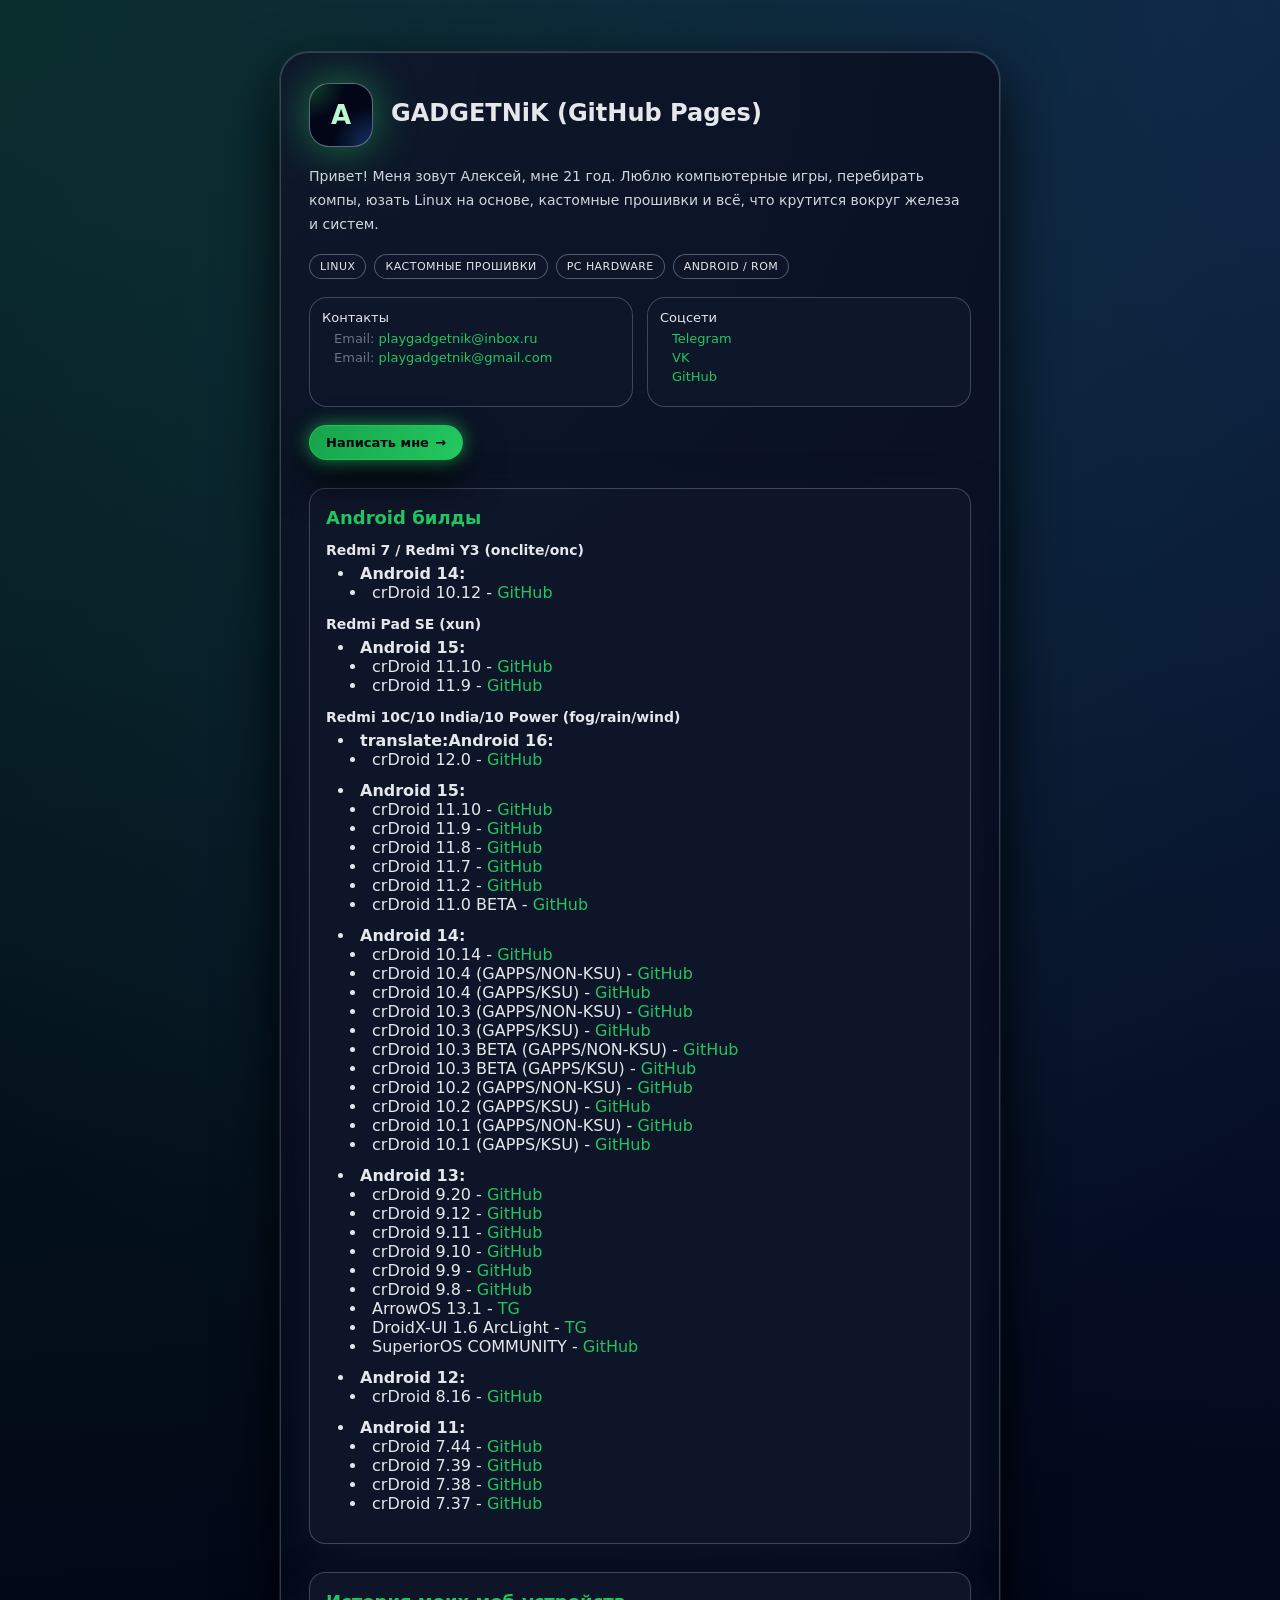
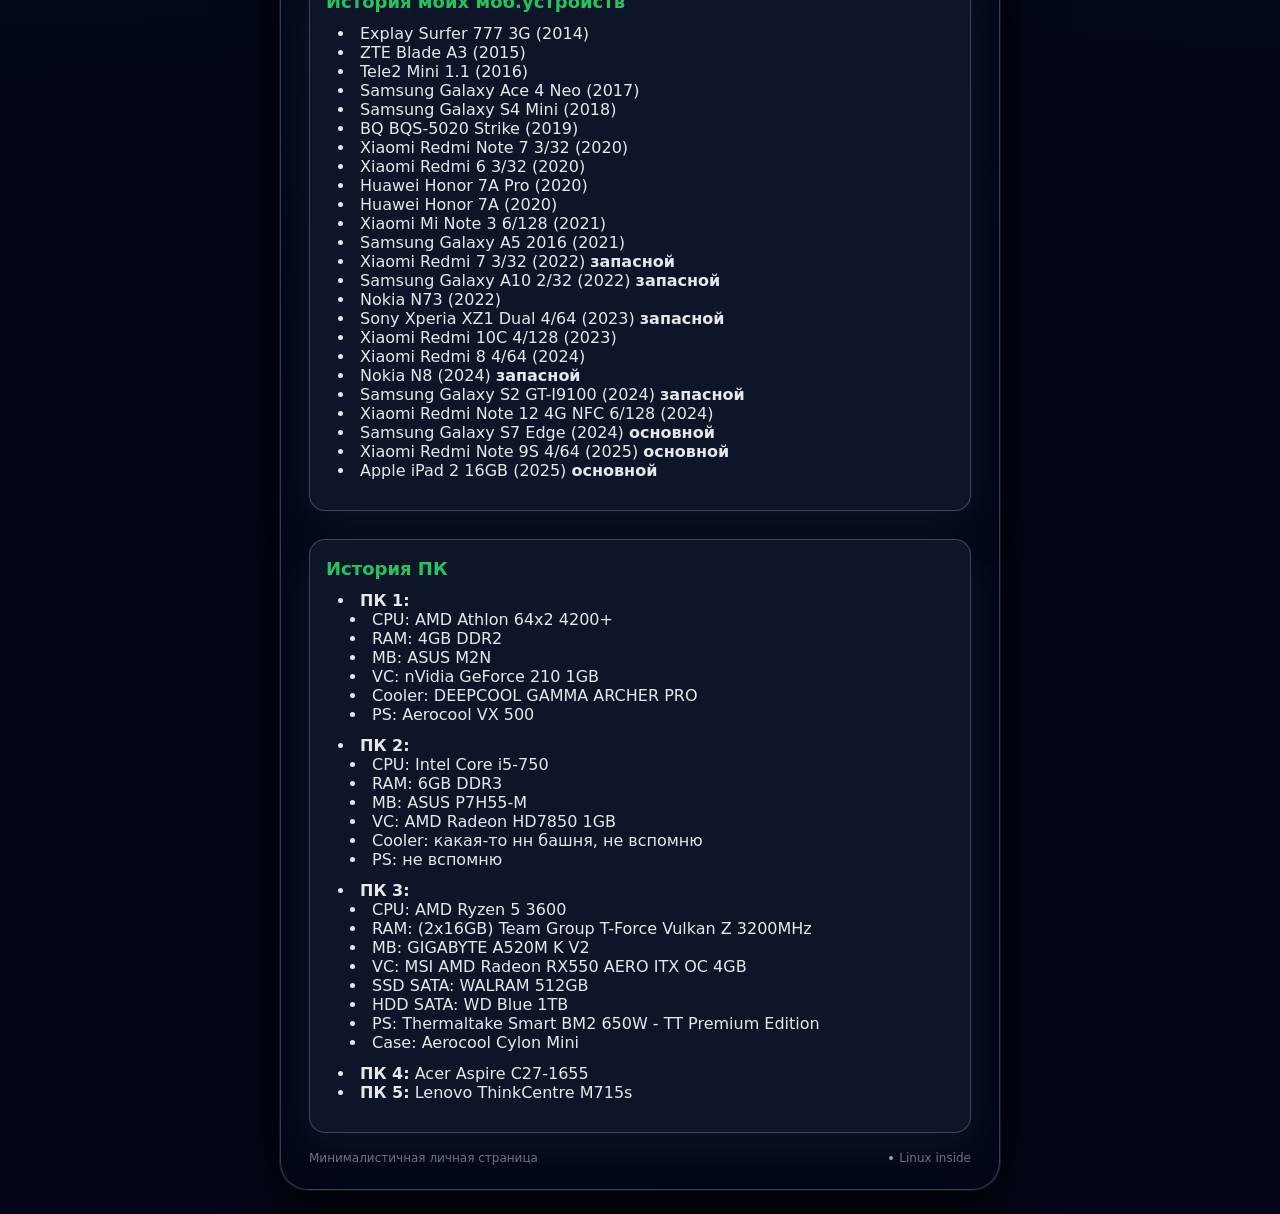
==== commit 465dc7b1: "Update index.html" ====
--- a/index.html
+++ b/index.html
@@ -2,7 +2,7 @@
 <html lang="ru">
 <head>
   <meta charset="utf-8">
-  <title>Алексей — Linux / кастомы / железо</title>
+  <title>GADGETNiK (GitHub Pages)</title>
   <meta name="viewport" content="width=device-width, initial-scale=1">
   <link rel="stylesheet" href="styles.css">
 </head>
@@ -12,26 +12,25 @@
       <header class="header">
         <div class="avatar">A</div>
         <div class="title-block">
-          <h1>[translate:Алексей]</h1>
-          <p>[translate:Linux, кастомные прошивки и железо]</p>
+          <h1>GADGETNiK (GitHub Pages)</h1>
         </div>
       </header>
 
       <p class="bio">
-        [translate:Привет! Меня зовут Алексей, мне 21 год. Люблю компьютерные игры, перебирать компы,
-        юзать Linux на основе, кастомные прошивки и всё, что крутится вокруг железа и систем.]
+        Привет! Меня зовут Алексей, мне 21 год. Люблю компьютерные игры, перебирать компы,
+        юзать Linux на основе, кастомные прошивки и всё, что крутится вокруг железа и систем.
       </p>
 
       <div class="tags">
-        <span class="tag">[translate:Linux / Gentoo]</span>
-        <span class="tag">[translate:Кастомные прошивки]</span>
+        <span class="tag">Linux</span>
+        <span class="tag">Кастомные прошивки</span>
         <span class="tag">PC hardware</span>
         <span class="tag">Android / ROM</span>
       </div>
 
       <div class="grid two">
         <div class="block">
-          <div class="block-title">[translate:Контакты]</div>
+          <div class="block-title">Контакты</div>
           <ul class="block-list">
             <li>Email: <a class="link" href="mailto:playgadgetnik@inbox.ru">playgadgetnik@inbox.ru</a></li>
             <li>Email: <a class="link" href="mailto:playgadgetnik@gmail.com">playgadgetnik@gmail.com</a></li>
@@ -39,7 +38,7 @@
         </div>
 
         <div class="block">
-          <div class="block-title">[translate:Соцсети]</div>
+          <div class="block-title">Соцсети</div>
           <ul class="block-list">
             <li><a class="link" href="https://t.me/your_username" target="_blank" rel="noopener">Telegram</a></li>
             <li><a class="link" href="https://vk.com/your_profile" target="_blank" rel="noopener">VK</a></li>
@@ -49,25 +48,25 @@
       </div>
 
       <a class="primary-link" href="mailto:playgadgetnik@gmail.com">
-        [translate:Написать мне]
+        Написать мне
         <span>→</span>
       </a>
 
       <section id="android">
-        <h2>[translate:Android билды]</h2>
-
-        <h3>[translate:Redmi 7 / Redmi Y3 (onclite/onc)]</h3>
-        <ul>
-          <li><strong>[translate:Android 14:]</strong>
+        <h2>Android билды</h2>
+
+        <h3>Redmi 7 / Redmi Y3 (onclite/onc)</h3>
+        <ul>
+          <li><strong>Android 14:</strong>
             <ul>
               <li>crDroid 10.12 - <a href="https://github.com/GADGETNiK/crdroid_ota_oss_nonksu/releases/download/crDroidAndroid-14.0-20250228-onclite-v10.12" target="_blank" rel="noopener noreferrer">GitHub</a></li>
             </ul>
           </li>
         </ul>
 
-        <h3>[translate:Redmi Pad SE (xun)]</h3>
-        <ul>
-          <li><strong>[translate:Android 15:]</strong>
+        <h3>Redmi Pad SE (xun)</h3>
+        <ul>
+          <li><strong>Android 15:</strong>
             <ul>
               <li>crDroid 11.10 - <a href="https://github.com/GADGETNiK/crdroid_ota_update/releases/tag/crDroidAndroid-15.0-20251011-xun-v11.10" target="_blank" rel="noopener noreferrer">GitHub</a></li>
               <li>crDroid 11.9 - <a href="https://github.com/GADGETNiK/crdroid_ota_update/releases/tag/crDroidAndroid-15.0-20250916-xun-v11.9" target="_blank" rel="noopener noreferrer">GitHub</a></li>
@@ -75,14 +74,14 @@
           </li>
         </ul>
 
-        <h3>[translate:Redmi 10C/10 India/10 Power (fog/rain/wind)]</h3>
-        <ul>
-          <li><strong>[translate:Android 16:]</strong>
+        <h3>Redmi 10C/10 India/10 Power (fog/rain/wind)</h3>
+        <ul>
+          <li><strong>translate:Android 16:</strong>
             <ul>
               <li>crDroid 12.0 - <a href="https://github.com/GADGETNiK/crdroid_ota_update/releases/tag/crDroidAndroid-16.0-20250902-fog-v12.0" target="_blank" rel="noopener noreferrer">GitHub</a></li>
             </ul>
           </li>
-          <li><strong>[translate:Android 15:]</strong>
+          <li><strong>Android 15:</strong>
             <ul>
               <li>crDroid 11.10 - <a href="https://github.com/GADGETNiK/crdroid_ota_update/releases/tag/crDroidAndroid-15.0-20251011-fog-v11.10" target="_blank" rel="noopener noreferrer">GitHub</a></li>
               <li>crDroid 11.9 - <a href="https://github.com/GADGETNiK/crdroid_ota_update/releases/tag/crDroidAndroid-15.0-20250914-fog-v11.9" target="_blank" rel="noopener noreferrer">GitHub</a></li>
@@ -92,7 +91,7 @@
               <li>crDroid 11.0 BETA - <a href="https://github.com/GADGETNiK/crdroid_ota_oss_nonksu/releases/tag/crDroidAndroid-15.0-20241101-fog-v11.0-BETA" target="_blank" rel="noopener noreferrer">GitHub</a></li>
             </ul>
           </li>
-          <li><strong>[translate:Android 14:]</strong>
+          <li><strong>Android 14:</strong>
             <ul>
               <li>crDroid 10.14 - <a href="https://github.com/GADGETNiK/crdroid_ota_update/releases/tag/crDroidAndroid-14.0-20250509-fog-v10.14" target="_blank" rel="noopener noreferrer">GitHub</a></li>
               <li>crDroid 10.4 (GAPPS/NON-KSU) - <a href="https://github.com/GADGETNiK/crdroid_ota_oss_nonksu/releases/tag/crDroidAndroid-14.0-20240406-fog-v10.4" target="_blank" rel="noopener noreferrer">GitHub</a></li>
@@ -108,7 +107,7 @@
             </ul>
           </li>
 
-          <li><strong>[translate:Android 13:]</strong>
+          <li><strong>Android 13:</strong>
             <ul>
               <li>crDroid 9.20 - <a href="https://github.com/GADGETNiK/crdroid_ota_oss_nonksu/releases/tag/crDroidAndroid-13.0-20241102-fog-v9.20" target="_blank" rel="noopener noreferrer">GitHub</a></li>
               <li>crDroid 9.12 - <a href="https://github.com/GADGETNiK/crdroid_ota_update_new/releases/tag/crDroidAndroid-13.0-20231213-fog-v9.12" target="_blank" rel="noopener noreferrer">GitHub</a></li>
@@ -122,13 +121,13 @@
             </ul>
           </li>
 
-          <li><strong>[translate:Android 12:]</strong>
+          <li><strong>Android 12:</strong>
             <ul>
               <li>crDroid 8.16 - <a href="https://github.com/GADGETNiK/crdroid_ota_update/releases/tag/crDroidAndroid-12.1-20230821-fog-v8.16" target="_blank" rel="noopener noreferrer">GitHub</a></li>
             </ul>
           </li>
 
-          <li><strong>[translate:Android 11:]</strong>
+          <li><strong>Android 11:</strong>
             <ul>
               <li>crDroid 7.44 - <a href="https://github.com/GADGETNiK/crdroid_ota_update_new/releases/tag/crDroidAndroid-11.0-20240808-fog-v7.44-security" target="_blank" rel="noopener noreferrer">GitHub</a></li>
               <li>crDroid 7.39 - <a href="https://github.com/GADGETNiK/crdroid_ota_update_new/releases/tag/crDroidAndroid-11.0-20240222-fog-v7.39" target="_blank" rel="noopener noreferrer">GitHub</a></li>
@@ -140,80 +139,80 @@
       </section>
 
       <section id="mobile">
-        <h2>[translate:История моих моб.устройств]</h2>
-        <ul>
-          <li>[translate:Explay Surfer 777 3G (2014)]</li>
-          <li>[translate:ZTE Blade A3 (2015)]</li>
-          <li>[translate:Tele2 Mini 1.1 (2016)]</li>
-          <li>[translate:Samsung Galaxy Ace 4 Neo (2017)]</li>
-          <li>[translate:Samsung Galaxy S4 Mini (2018)]</li>
-          <li>[translate:BQ BQS-5020 Strike (2019)]</li>
-          <li>[translate:Xiaomi Redmi Note 7 3/32 (2020)]</li>
-          <li>[translate:Xiaomi Redmi 6 3/32 (2020)]</li>
-          <li>[translate:Huawei Honor 7A Pro (2020)]</li>
-          <li>[translate:Huawei Honor 7A (2020)]</li>
-          <li>[translate:Xiaomi Mi Note 3 6/128 (2021)]</li>
-          <li>[translate:Samsung Galaxy A5 2016 (2021)]</li>
-          <li>[translate:Xiaomi Redmi 7 3/32 (2022) <strong>запасной</strong>]</li>
-          <li>[translate:Samsung Galaxy A10 2/32 (2022) <strong>запасной</strong>]</li>
-          <li>[translate:Nokia N73 (2022)]</li>
-          <li>[translate:Sony Xperia XZ1 Dual 4/64 (2023) <strong>запасной</strong>]</li>
-          <li>[translate:Xiaomi Redmi 10C 4/128 (2023)]</li>
-          <li>[translate:Xiaomi Redmi 8 4/64 (2024)]</li>
-          <li>[translate:Nokia N8 (2024) <strong>запасной</strong>]</li>
-          <li>[translate:Samsung Galaxy S2 GT-I9100 (2024) <strong>запасной</strong>]</li>
-          <li>[translate:Xiaomi Redmi Note 12 4G NFC 6/128 (2024)]</li>
-          <li>[translate:Samsung Galaxy S7 Edge (2024) <strong>основной</strong>]</li>
-          <li>[translate:Xiaomi Redmi Note 9S 4/64 (2025) <strong>основной</strong>]</li>
-          <li>[translate:Apple iPad 2 16GB (2025) <strong>основной</strong>]</li>
+        <h2>История моих моб.устройств</h2>
+        <ul>
+          <li>Explay Surfer 777 3G (2014)</li>
+          <li>ZTE Blade A3 (2015)</li>
+          <li>Tele2 Mini 1.1 (2016)</li>
+          <li>Samsung Galaxy Ace 4 Neo (2017)</li>
+          <li>Samsung Galaxy S4 Mini (2018)</li>
+          <li>BQ BQS-5020 Strike (2019)</li>
+          <li>Xiaomi Redmi Note 7 3/32 (2020)</li>
+          <li>Xiaomi Redmi 6 3/32 (2020)</li>
+          <li>Huawei Honor 7A Pro (2020)</li>
+          <li>Huawei Honor 7A (2020)</li>
+          <li>Xiaomi Mi Note 3 6/128 (2021)</li>
+          <li>Samsung Galaxy A5 2016 (2021)</li>
+          <li>Xiaomi Redmi 7 3/32 (2022) <strong>запасной</strong></li>
+          <li>Samsung Galaxy A10 2/32 (2022) <strong>запасной</strong></li>
+          <li>Nokia N73 (2022)</li>
+          <li>Sony Xperia XZ1 Dual 4/64 (2023) <strong>запасной</strong></li>
+          <li>Xiaomi Redmi 10C 4/128 (2023)</li>
+          <li>Xiaomi Redmi 8 4/64 (2024)</li>
+          <li>Nokia N8 (2024) <strong>запасной</strong></li>
+          <li>Samsung Galaxy S2 GT-I9100 (2024) <strong>запасной</strong></li>
+          <li>Xiaomi Redmi Note 12 4G NFC 6/128 (2024)</li>
+          <li>Samsung Galaxy S7 Edge (2024) <strong>основной</strong></li>
+          <li>Xiaomi Redmi Note 9S 4/64 (2025) <strong>основной</strong></li>
+          <li>Apple iPad 2 16GB (2025) <strong>основной</strong></li>
         </ul>
       </section>
 
       <section id="pc">
-        <h2>[translate:История ПК]</h2>
+        <h2>История ПК</h2>
         <ul>
           <li>
-            <strong>[translate:ПК 1:]</strong>
-            <ul>
-              <li>[translate:CPU: AMD Athlon 64x2 4200+]</li>
-              <li>[translate:RAM: 4GB DDR2]</li>
-              <li>[translate:MB: ASUS M2N]</li>
+            <strong>ПК 1:</strong>
+            <ul>
+              <li>CPU: AMD Athlon 64x2 4200+</li>
+              <li>RAM: 4GB DDR2</li>
+              <li>MB: ASUS M2N</li>
               <li>VC: nVidia GeForce 210 1GB</li>
-              <li>[translate:Cooler: DEEPCOOL GAMMA ARCHER PRO]</li>
-              <li>[translate:PS: Aerocool VX 500]</li>
+              <li>Cooler: DEEPCOOL GAMMA ARCHER PRO</li>
+              <li>PS: Aerocool VX 500</li>
             </ul>
           </li>
           <li>
-            <strong>[translate:ПК 2:]</strong>
-            <ul>
-              <li>[translate:CPU: Intel Core i5-750]</li>
-              <li>[translate:RAM: 6GB DDR3]</li>
-              <li>[translate:MB: ASUS P7H55-M]</li>
+            <strong>ПК 2:</strong>
+            <ul>
+              <li>CPU: Intel Core i5-750</li>
+              <li>RAM: 6GB DDR3</li>
+              <li>MB: ASUS P7H55-M</li>
               <li>VC: AMD Radeon HD7850 1GB</li>
-              <li>[translate:Cooler: какая-то нн башня, не вспомню]</li>
-              <li>[translate:PS: не вспомню]</li>
+              <li>Cooler: какая-то нн башня, не вспомню</li>
+              <li>PS: не вспомню</li>
             </ul>
           </li>
           <li>
-            <strong>[translate:ПК 3:]</strong>
-            <ul>
-              <li>[translate:CPU: AMD Ryzen 5 3600]</li>
-              <li>[translate:RAM: (2x16GB) Team Group T-Force Vulkan Z 3200MHz]</li>
-              <li>[translate:MB: GIGABYTE A520M K V2]</li>
+            <strong>ПК 3:</strong>
+            <ul>
+              <li>CPU: AMD Ryzen 5 3600</li>
+              <li>RAM: (2x16GB) Team Group T-Force Vulkan Z 3200MHz</li>
+              <li>MB: GIGABYTE A520M K V2</li>
               <li>VC: MSI AMD Radeon RX550 AERO ITX OC 4GB</li>
-              <li>[translate:SSD SATA: WALRAM 512GB]</li>
-              <li>[translate:HDD SATA: WD Blue 1TB]</li>
-              <li>[translate:PS: Thermaltake Smart BM2 650W - TT Premium Edition]</li>
-              <li>[translate:Case: Aerocool Cylon Mini]</li>
-            </ul>
-          </li>
-          <li><strong>[translate:ПК 4:]</strong> Acer Aspire C27-1655</li>
-          <li><strong>[translate:ПК 5:]</strong> Lenovo ThinkCentre M715s</li>
+              <li>SSD SATA: WALRAM 512GB</li>
+              <li>HDD SATA: WD Blue 1TB</li>
+              <li>PS: Thermaltake Smart BM2 650W - TT Premium Edition</li>
+              <li>Case: Aerocool Cylon Mini</li>
+            </ul>
+          </li>
+          <li><strong>ПК 4:</strong> Acer Aspire C27-1655</li>
+          <li><strong>ПК 5:</strong> Lenovo ThinkCentre M715s</li>
         </ul>
       </section>
 
       <footer class="footer">
-        <span>[translate:Минималистичная личная страница]</span>
+        <span>Минималистичная личная страница</span>
         <span class="footer-right">
           <span class="dot"></span>
           <span>Linux inside</span>
--- a/styles.css
+++ b/styles.css
@@ -0,0 +1,263 @@
+:root {
+  --bg: #020617;
+  --card-bg: #020617;
+  --text-main: #e5e7eb;
+  --text-muted: #6b7280;
+  --accent: #22c55e;
+  --accent-soft: rgba(34, 197, 94, 0.16);
+  --radius-lg: 20px;
+  --radius-md: 12px;
+}
+
+* {
+  box-sizing: border-box;
+  margin: 0;
+  padding: 0;
+}
+
+body {
+  font-family: system-ui, -apple-system, BlinkMacSystemFont, "SF Pro Text",
+               "Segoe UI", sans-serif;
+  background:
+    radial-gradient(circle at 0 0, rgba(34, 197, 94, 0.18) 0, transparent 55%),
+    radial-gradient(circle at 100% 0, rgba(59, 130, 246, 0.22) 0, transparent 55%),
+    var(--bg);
+  color: var(--text-main);
+  min-height: 100vh;
+  display: flex;
+  align-items: center;
+  justify-content: center;
+  padding: 24px;
+}
+
+.page {
+  width: 100%;
+  max-width: 720px;
+}
+
+.card {
+  background: radial-gradient(circle at 0 0, rgba(15, 23, 42, 0.9) 0, var(--bg) 70%);
+  border-radius: 28px;
+  padding: 28px 22px 22px;
+  box-shadow:
+    0 24px 60px rgba(0, 0, 0, 0.9),
+    0 0 0 1px rgba(148, 163, 184, 0.25);
+}
+
+@media (min-width: 720px) {
+  .card {
+    padding: 30px 28px 24px;
+  }
+}
+
+.header {
+  display: flex;
+  align-items: center;
+  gap: 18px;
+  margin-bottom: 18px;
+}
+
+.avatar {
+  width: 64px;
+  height: 64px;
+  border-radius: 20px;
+  background:
+    radial-gradient(circle at 0 0, rgba(34, 197, 94, 0.32) 0, transparent 40%),
+    radial-gradient(circle at 100% 100%, rgba(59, 130, 246, 0.35) 0, transparent 45%),
+    var(--bg);
+  display: flex;
+  align-items: center;
+  justify-content: center;
+  color: #bbf7d0;
+  font-weight: 600;
+  font-size: 26px;
+  border: 1px solid rgba(148, 163, 184, 0.6);
+  box-shadow: 0 0 40px rgba(34, 197, 94, 0.55);
+}
+
+.title-block h1 {
+  font-size: 24px;
+  font-weight: 600;
+  margin-bottom: 4px;
+}
+
+.title-block p {
+  font-size: 13px;
+  color: var(--text-muted);
+}
+
+.bio {
+  font-size: 14px;
+  line-height: 1.7;
+  color: #d1d5db;
+  margin-bottom: 18px;
+}
+
+.tags {
+  display: flex;
+  flex-wrap: wrap;
+  gap: 8px;
+  margin-bottom: 18px;
+}
+
+.tag {
+  font-size: 11px;
+  padding: 5px 10px;
+  border-radius: 999px;
+  background: rgba(15, 23, 42, 0.9);
+  border: 1px solid rgba(148, 163, 184, 0.5);
+  color: var(--text-main);
+  letter-spacing: 0.04em;
+  text-transform: uppercase;
+}
+
+.grid {
+  display: grid;
+  gap: 14px;
+}
+
+.grid.two {
+  grid-template-columns: repeat(2, minmax(0, 1fr));
+}
+
+@media (max-width: 640px) {
+  .grid.two {
+    grid-template-columns: minmax(0, 1fr);
+  }
+}
+
+.block {
+  background: rgba(15, 23, 42, 0.96);
+  border-radius: 18px;
+  padding: 12px 12px 10px;
+  border: 1px solid rgba(148, 163, 184, 0.35);
+}
+
+.block-title {
+  font-size: 13px;
+  font-weight: 500;
+  margin-bottom: 6px;
+  color: var(--text-main);
+}
+
+.block-list {
+  list-style: none;
+  font-size: 13px;
+  color: var(--text-muted);
+}
+
+.block-list li + li {
+  margin-top: 4px;
+}
+
+.link {
+  color: var(--accent);
+  text-decoration: none;
+}
+
+.link:hover {
+  text-decoration: underline;
+}
+
+.primary-link {
+  display: inline-flex;
+  align-items: center;
+  justify-content: center;
+  gap: 6px;
+  margin-top: 18px;
+  padding: 9px 16px;
+  border-radius: 999px;
+  border: 1px solid rgba(34, 197, 94, 0.9);
+  background: linear-gradient(120deg, #16a34a, #22c55e, #4ade80);
+  background-size: 180% 180%;
+  color: #020617;
+  font-size: 13px;
+  font-weight: 600;
+  cursor: pointer;
+  text-decoration: none;
+  box-shadow:
+    0 0 18px rgba(34, 197, 94, 0.7),
+    0 20px 40px rgba(0, 0, 0, 0.9);
+  transition:
+    transform 0.12s ease,
+    box-shadow 0.12s ease,
+    background-position 8s ease-out;
+}
+
+.primary-link:hover {
+  transform: translateY(-1px);
+  box-shadow:
+    0 0 22px rgba(34, 197, 94, 0.9),
+    0 26px 48px rgba(0, 0, 0, 0.95);
+  background-position: 100% 0;
+}
+
+.primary-link:active {
+  transform: translateY(0);
+  box-shadow:
+    0 0 16px rgba(34, 197, 94, 0.9),
+    0 18px 30px rgba(0, 0, 0, 0.95);
+}
+
+.footer {
+  margin-top: 18px;
+  font-size: 12px;
+  color: var(--text-muted);
+  display: flex;
+  justify-content: space-between;
+  gap: 8px;
+  flex-wrap: wrap;
+}
+
+.footer-right {
+  display: inline-flex;
+  align-items: center;
+  gap: 6px;
+}
+
+.dot {
+  width: 4px;
+  height: 4px;
+  border-radius: 999px;
+  background: #9ca3af;
+}
+
+section {
+  margin-top: 28px;
+  padding: 18px 16px;
+  background: rgba(15, 23, 42, 0.95);
+  border-radius: 16px;
+  border: 1px solid rgba(148, 163, 184, 0.35);
+  box-shadow: 0 14px 40px rgba(15, 23, 42, 0.85);
+  color: var(--text-main);
+}
+
+section h2 {
+  font-size: 18px;
+  font-weight: 600;
+  margin-bottom: 12px;
+  color: var(--accent);
+}
+
+section h3 {
+  font-size: 14px;
+  font-weight: 600;
+  margin-top: 14px;
+  margin-bottom: 6px;
+  color: var(--accent-strong);
+}
+
+ul {
+  list-style: disc inside;
+  margin-left: 12px;
+  margin-bottom: 12px;
+}
+
+a {
+  color: var(--accent);
+  text-decoration: none;
+}
+
+a:hover {
+  text-decoration: underline;
+}
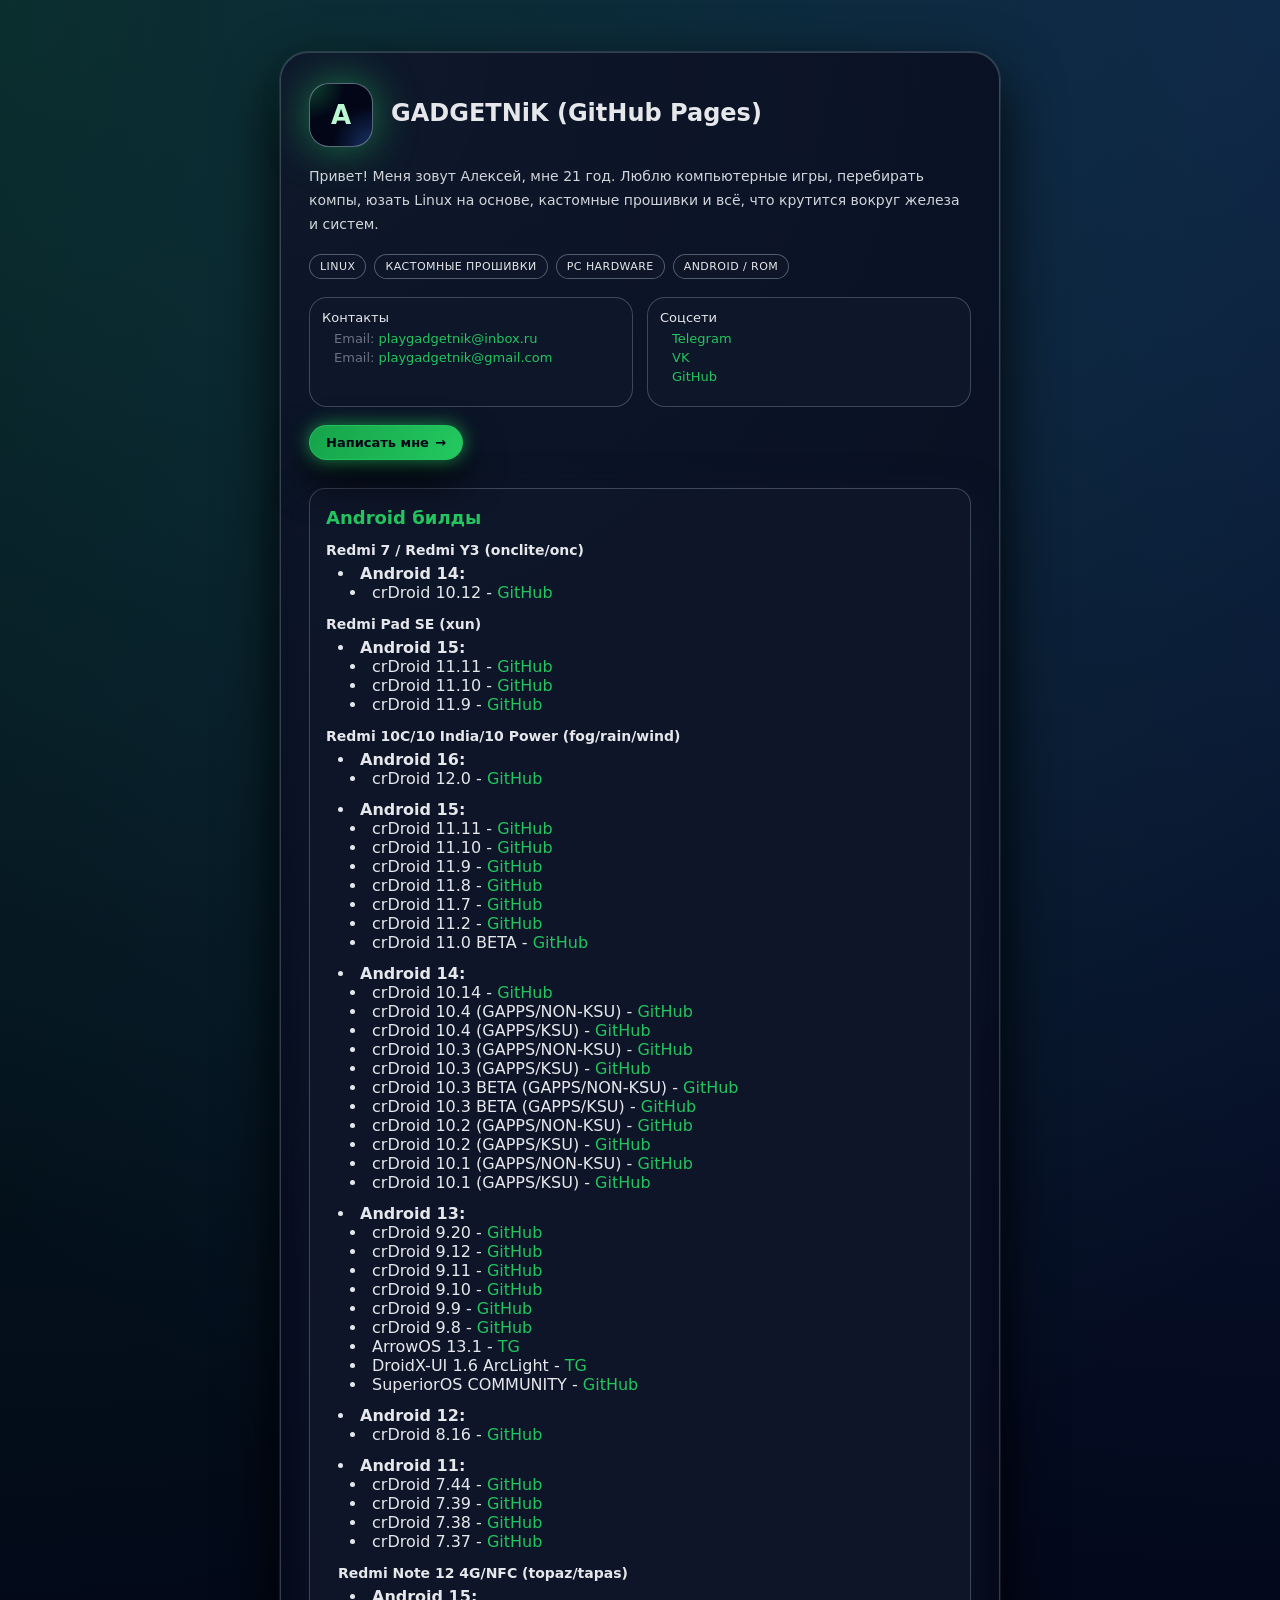
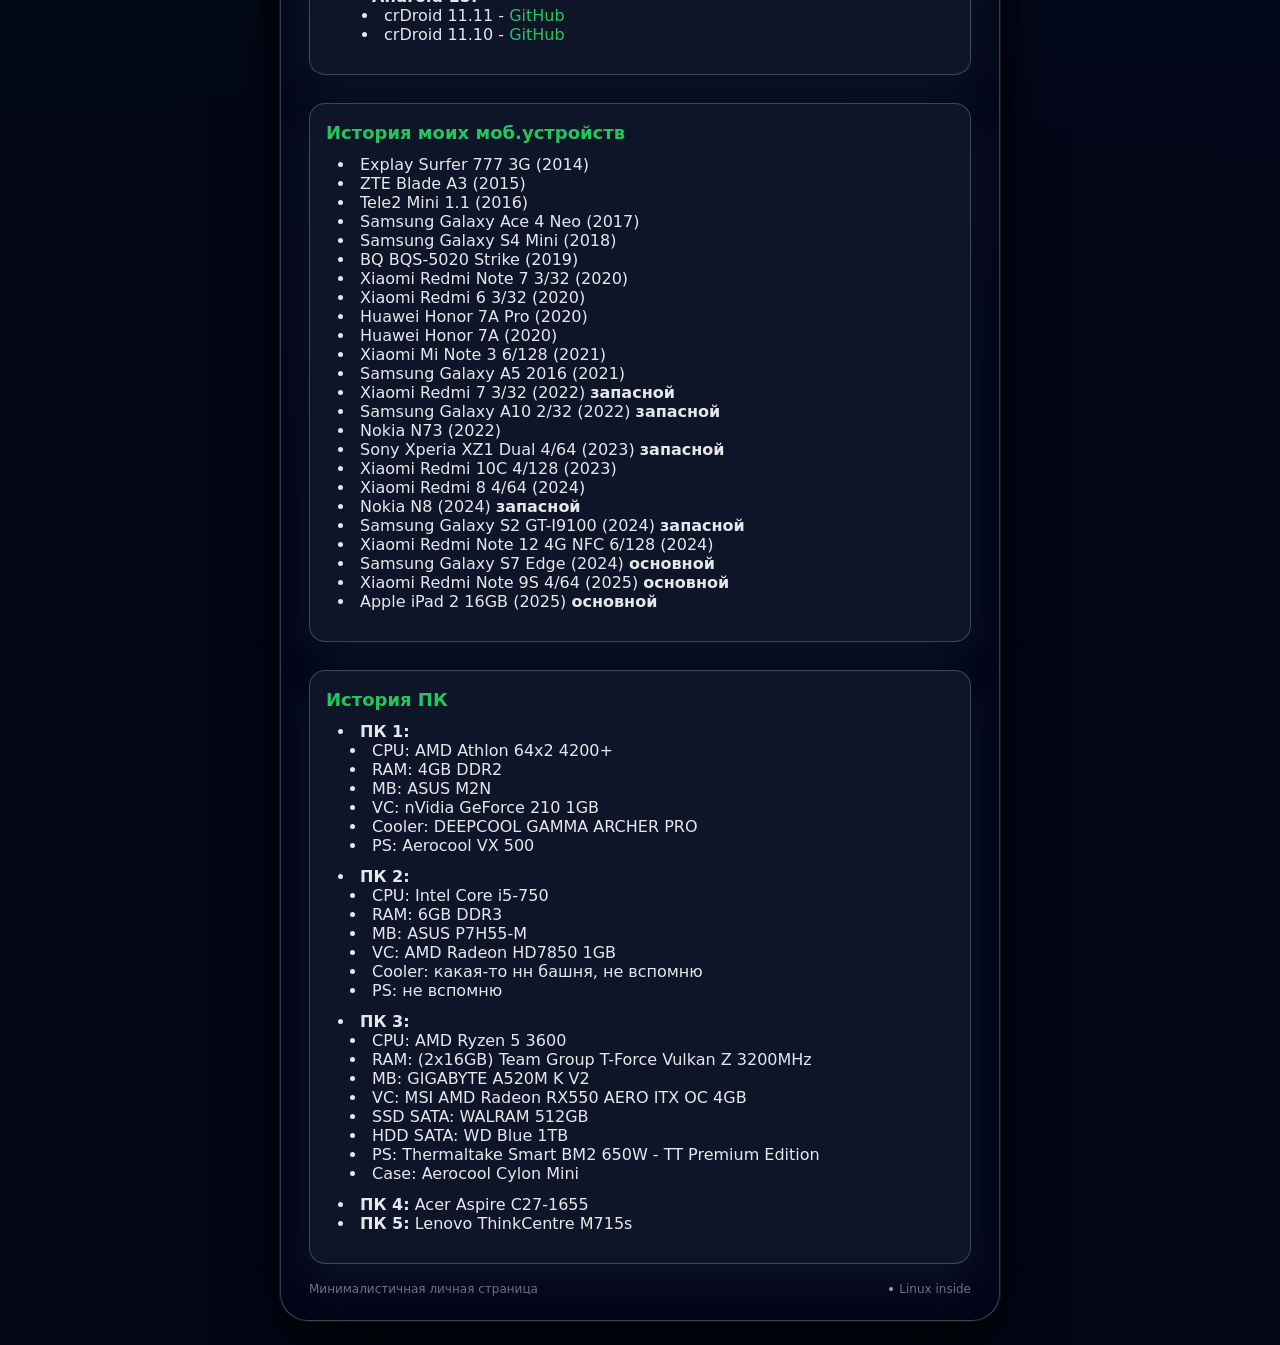
==== commit 58113422: "Update index.html" ====
--- a/index.html
+++ b/index.html
@@ -40,9 +40,9 @@
         <div class="block">
           <div class="block-title">Соцсети</div>
           <ul class="block-list">
-            <li><a class="link" href="https://t.me/your_username" target="_blank" rel="noopener">Telegram</a></li>
-            <li><a class="link" href="https://vk.com/your_profile" target="_blank" rel="noopener">VK</a></li>
-            <li><a class="link" href="https://github.com/your_nick" target="_blank" rel="noopener">GitHub</a></li>
+            <li><a class="link" href="https://t.me/GADGETNiK" target="_blank" rel="noopener">Telegram</a></li>
+            <li><a class="link" href="https://vk.com/gadgetn1k" target="_blank" rel="noopener">VK</a></li>
+            <li><a class="link" href="https://github.com/GADGETNiK" target="_blank" rel="noopener">GitHub</a></li>
           </ul>
         </div>
       </div>
@@ -68,6 +68,7 @@
         <ul>
           <li><strong>Android 15:</strong>
             <ul>
+              <li>crDroid 11.11 - <a href="https://github.com/GADGETNiK/crdroid_ota_update/releases/tag/crDroidAndroid-15.0-20251123-xun-v11.11" target="_blank" rel="noopener noreferrer">GitHub</a></li>
               <li>crDroid 11.10 - <a href="https://github.com/GADGETNiK/crdroid_ota_update/releases/tag/crDroidAndroid-15.0-20251011-xun-v11.10" target="_blank" rel="noopener noreferrer">GitHub</a></li>
               <li>crDroid 11.9 - <a href="https://github.com/GADGETNiK/crdroid_ota_update/releases/tag/crDroidAndroid-15.0-20250916-xun-v11.9" target="_blank" rel="noopener noreferrer">GitHub</a></li>
             </ul>
@@ -76,13 +77,14 @@
 
         <h3>Redmi 10C/10 India/10 Power (fog/rain/wind)</h3>
         <ul>
-          <li><strong>translate:Android 16:</strong>
+          <li><strong>Android 16:</strong>
             <ul>
               <li>crDroid 12.0 - <a href="https://github.com/GADGETNiK/crdroid_ota_update/releases/tag/crDroidAndroid-16.0-20250902-fog-v12.0" target="_blank" rel="noopener noreferrer">GitHub</a></li>
             </ul>
           </li>
           <li><strong>Android 15:</strong>
             <ul>
+              <li>crDroid 11.11 - <a href="https://github.com/GADGETNiK/crdroid_ota_update/releases/tag/crDroidAndroid-15.0-20251122-fog-v11.11" target="_blank" rel="noopener noreferrer">GitHub</a></li>
               <li>crDroid 11.10 - <a href="https://github.com/GADGETNiK/crdroid_ota_update/releases/tag/crDroidAndroid-15.0-20251011-fog-v11.10" target="_blank" rel="noopener noreferrer">GitHub</a></li>
               <li>crDroid 11.9 - <a href="https://github.com/GADGETNiK/crdroid_ota_update/releases/tag/crDroidAndroid-15.0-20250914-fog-v11.9" target="_blank" rel="noopener noreferrer">GitHub</a></li>
               <li>crDroid 11.8 - <a href="https://github.com/GADGETNiK/crdroid_ota_update/releases/tag/crDroidAndroid-15.0-20250830-fog-v11.8" target="_blank" rel="noopener noreferrer">GitHub</a></li>
@@ -101,7 +103,7 @@
               <li>crDroid 10.3 BETA (GAPPS/NON-KSU) - <a href="https://github.com/GADGETNiK/crdroid_ota_oss_nonksu/releases/tag/crDroidAndroid-14.0-20240402-fog-v10.3-BETA" target="_blank" rel="noopener noreferrer">GitHub</a></li>
               <li>crDroid 10.3 BETA (GAPPS/KSU) - <a href="https://github.com/GADGETNiK/crdroid_ota_oss_ksu/releases/tag/crDroidAndroid-14.0-20240402-fog-v10.3-BETA" target="_blank" rel="noopener noreferrer">GitHub</a></li>
               <li>crDroid 10.2 (GAPPS/NON-KSU) - <a href="https://github.com/GADGETNiK/crdroid_ota_oss_nonksu/releases/tag/crDroidAndroid-14.0-20240213-fog-v10.2-GAPPS" target="_blank" rel="noopener noreferrer">GitHub</a></li>
-              <li>crDroid 10.2 (GAPPS/KSU) - <a href="https://t.me/your_post_11" target="_blank" rel="noopener noreferrer">GitHub</a></li>
+              <li>crDroid 10.2 (GAPPS/KSU) - <a href="https://github.com/GADGETNiK/crdroid_ota_oss_ksu/releases/tag/crDroidAndroid-14.0-20240213-fog-v10.2-GAPPS" target="_blank" rel="noopener noreferrer">GitHub</a></li>
               <li>crDroid 10.1 (GAPPS/NON-KSU) - <a href="https://github.com/GADGETNiK/crdroid_ota_oss_nonksu/releases/tag/crDroidAndroid-14.0-20240203-fog-v10.1-GAPPS" target="_blank" rel="noopener noreferrer">GitHub</a></li>
               <li>crDroid 10.1 (GAPPS/KSU) - <a href="https://github.com/GADGETNiK/crdroid_ota_oss_ksu/releases/tag/crDroidAndroid-14.0-20240203-fog-v10.1-GAPPS" target="_blank" rel="noopener noreferrer">GitHub</a></li>
             </ul>
@@ -133,6 +135,14 @@
               <li>crDroid 7.39 - <a href="https://github.com/GADGETNiK/crdroid_ota_update_new/releases/tag/crDroidAndroid-11.0-20240222-fog-v7.39" target="_blank" rel="noopener noreferrer">GitHub</a></li>
               <li>crDroid 7.38 - <a href="https://github.com/GADGETNiK/crdroid_ota_update_new/releases/tag/crDroidAndroid-11.0-20240120-fog-v7.38" target="_blank" rel="noopener noreferrer">GitHub</a></li>
               <li>crDroid 7.37 - <a href="https://github.com/GADGETNiK/crdroid_ota_update_new/releases/tag/crDroidAndroid-11.0-20240116-fog-v7.37" target="_blank" rel="noopener noreferrer">GitHub</a></li>
+            </ul>
+          </li>
+        <h3>Redmi Note 12 4G/NFC (topaz/tapas)</h3>
+        <ul>
+          <li><strong>Android 15:</strong>
+            <ul>
+              <li>crDroid 11.11 - <a href="https://github.com/GADGETNiK/crdroid_ota_update/releases/tag/crDroidAndroid-15.0-20251122-tapas-v11.11" target="_blank" rel="noopener noreferrer">GitHub</a></li>
+              <li>crDroid 11.10 - <a href="https://github.com/GADGETNiK/crdroid_ota_update/releases/tag/crDroidAndroid-15.0-20251026-tapas-v11.10" target="_blank" rel="noopener noreferrer">GitHub</a></li>
             </ul>
           </li>
         </ul>
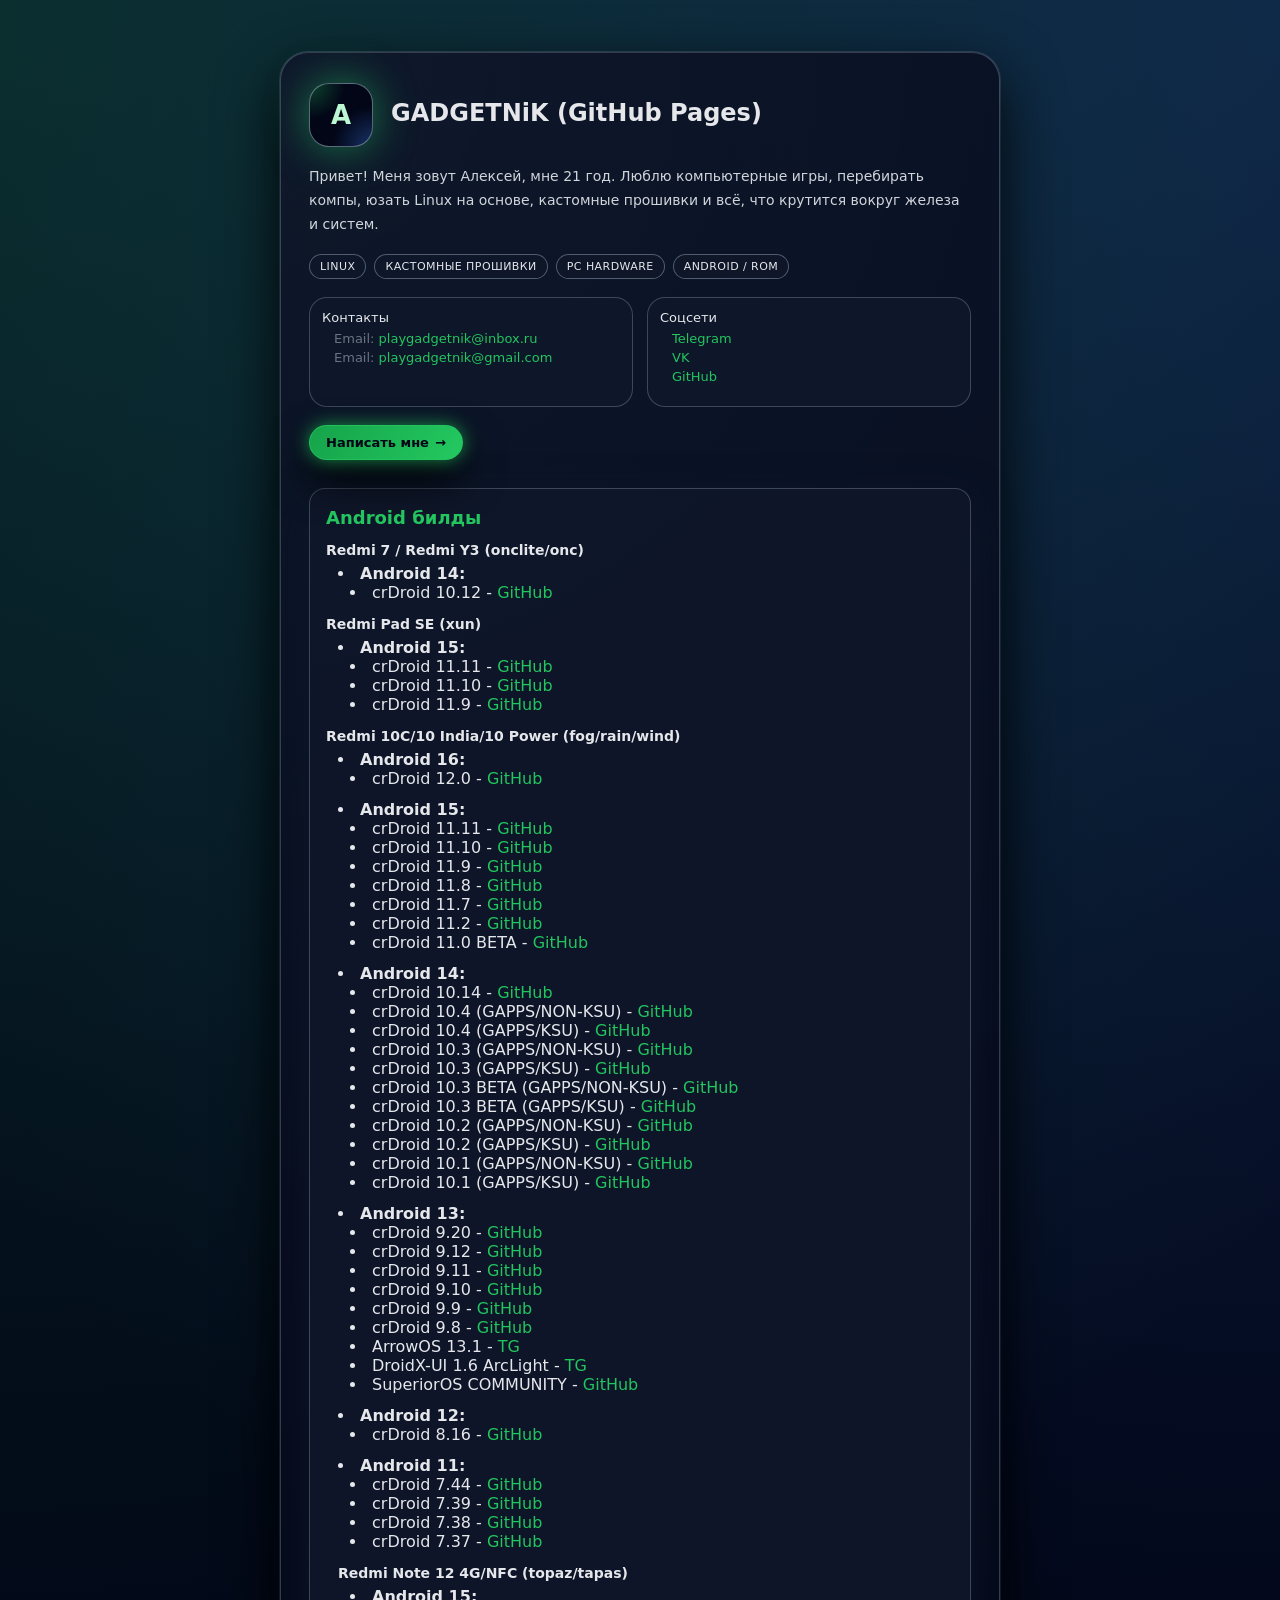
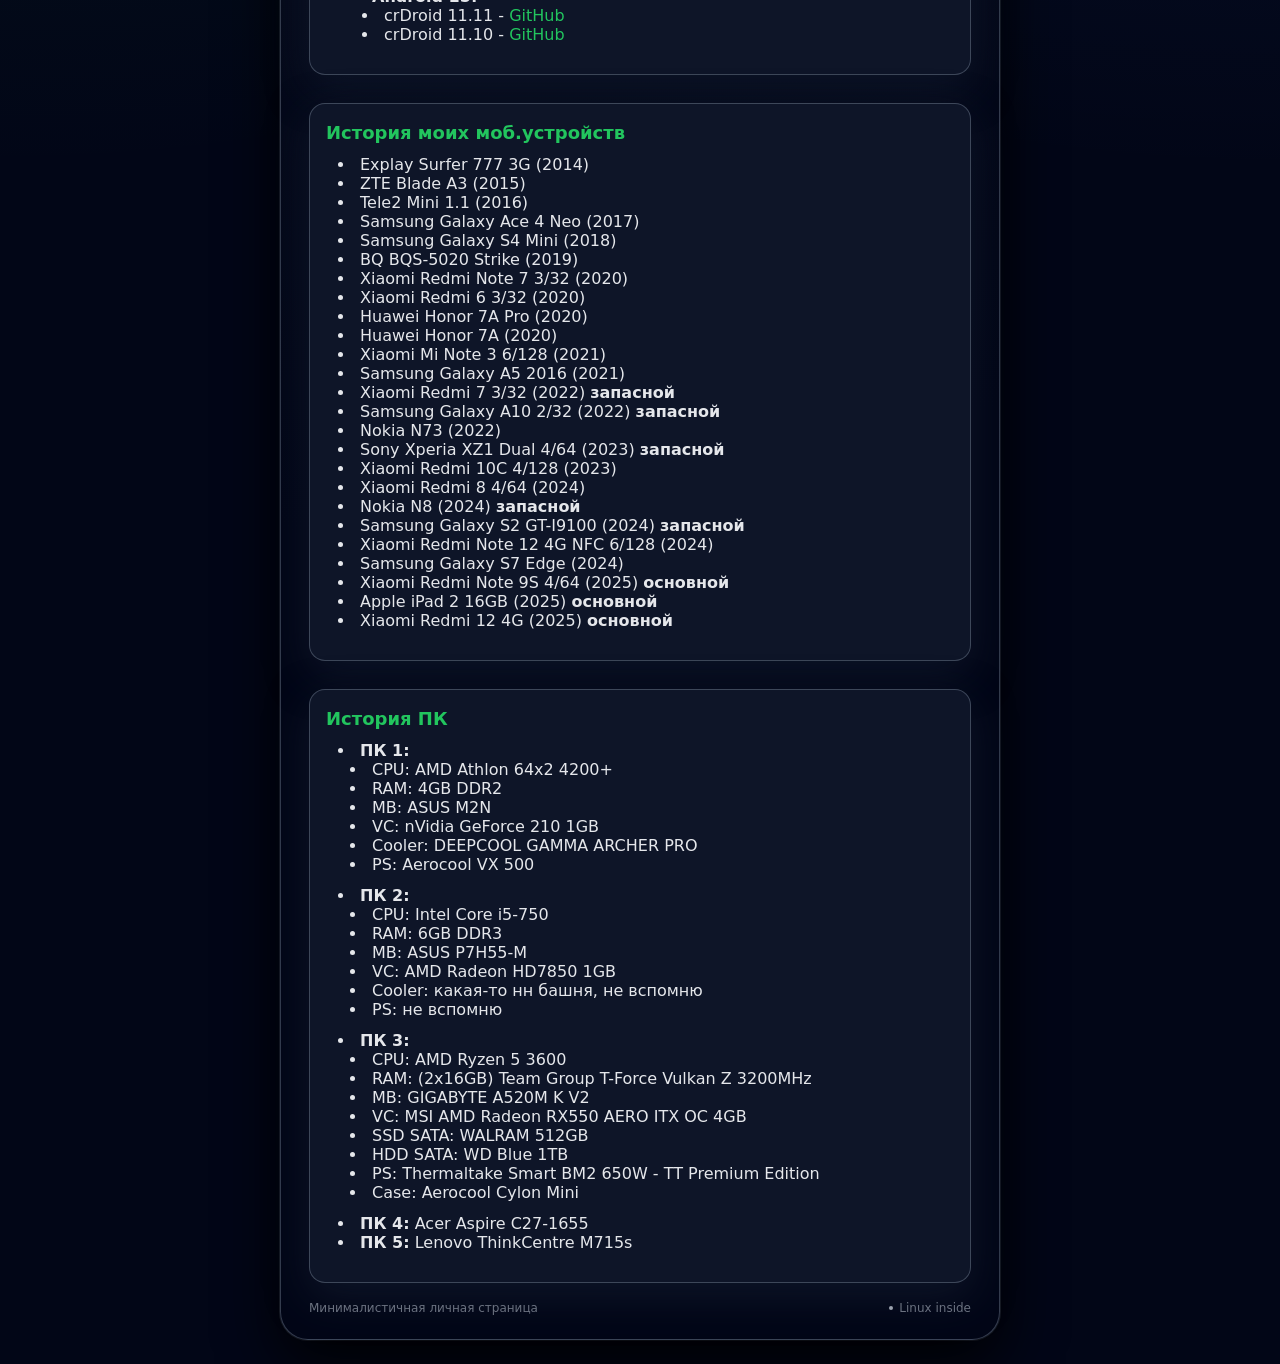
==== commit f37ce36d: "Update index.html" ====
--- a/index.html
+++ b/index.html
@@ -172,9 +172,10 @@
           <li>Nokia N8 (2024) <strong>запасной</strong></li>
           <li>Samsung Galaxy S2 GT-I9100 (2024) <strong>запасной</strong></li>
           <li>Xiaomi Redmi Note 12 4G NFC 6/128 (2024)</li>
-          <li>Samsung Galaxy S7 Edge (2024) <strong>основной</strong></li>
+          <li>Samsung Galaxy S7 Edge (2024)</li>
           <li>Xiaomi Redmi Note 9S 4/64 (2025) <strong>основной</strong></li>
           <li>Apple iPad 2 16GB (2025) <strong>основной</strong></li>
+          <li>Xiaomi Redmi 12 4G (2025) <strong>основной</strong></li>
         </ul>
       </section>
 
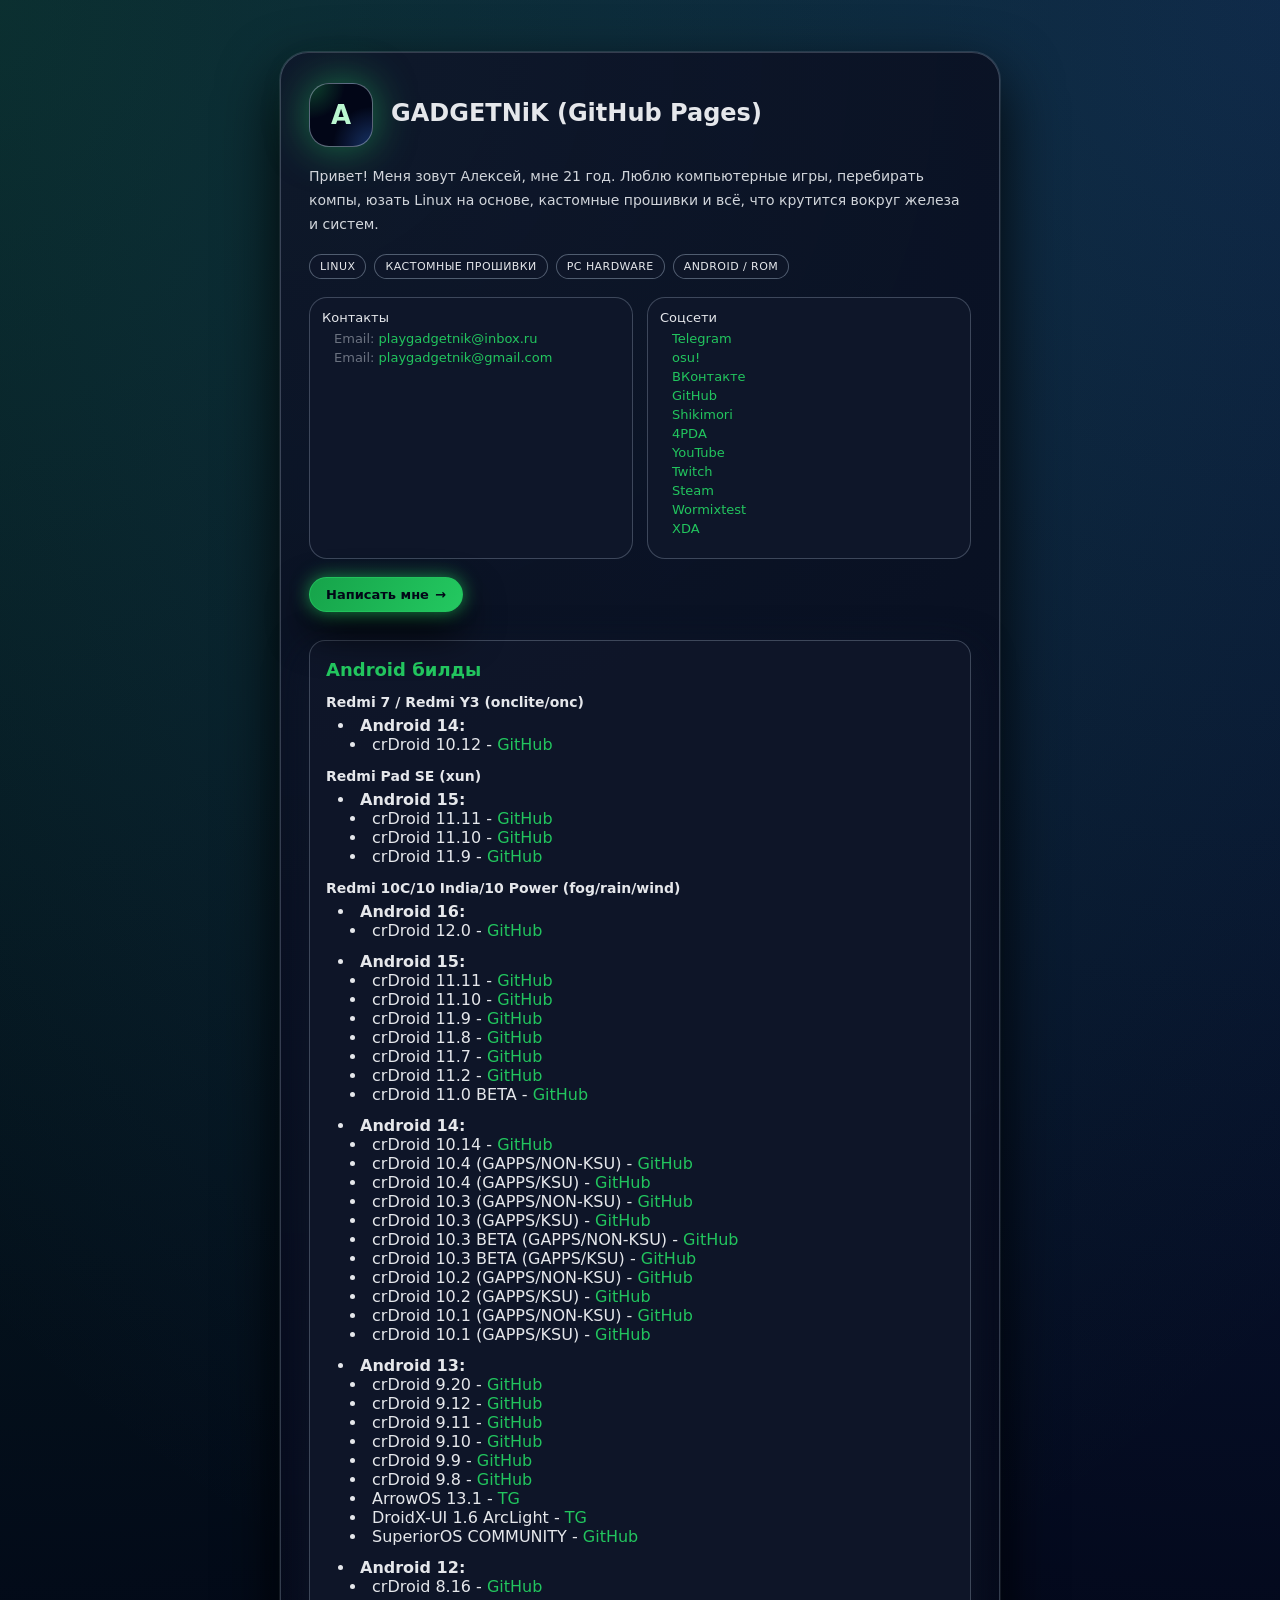
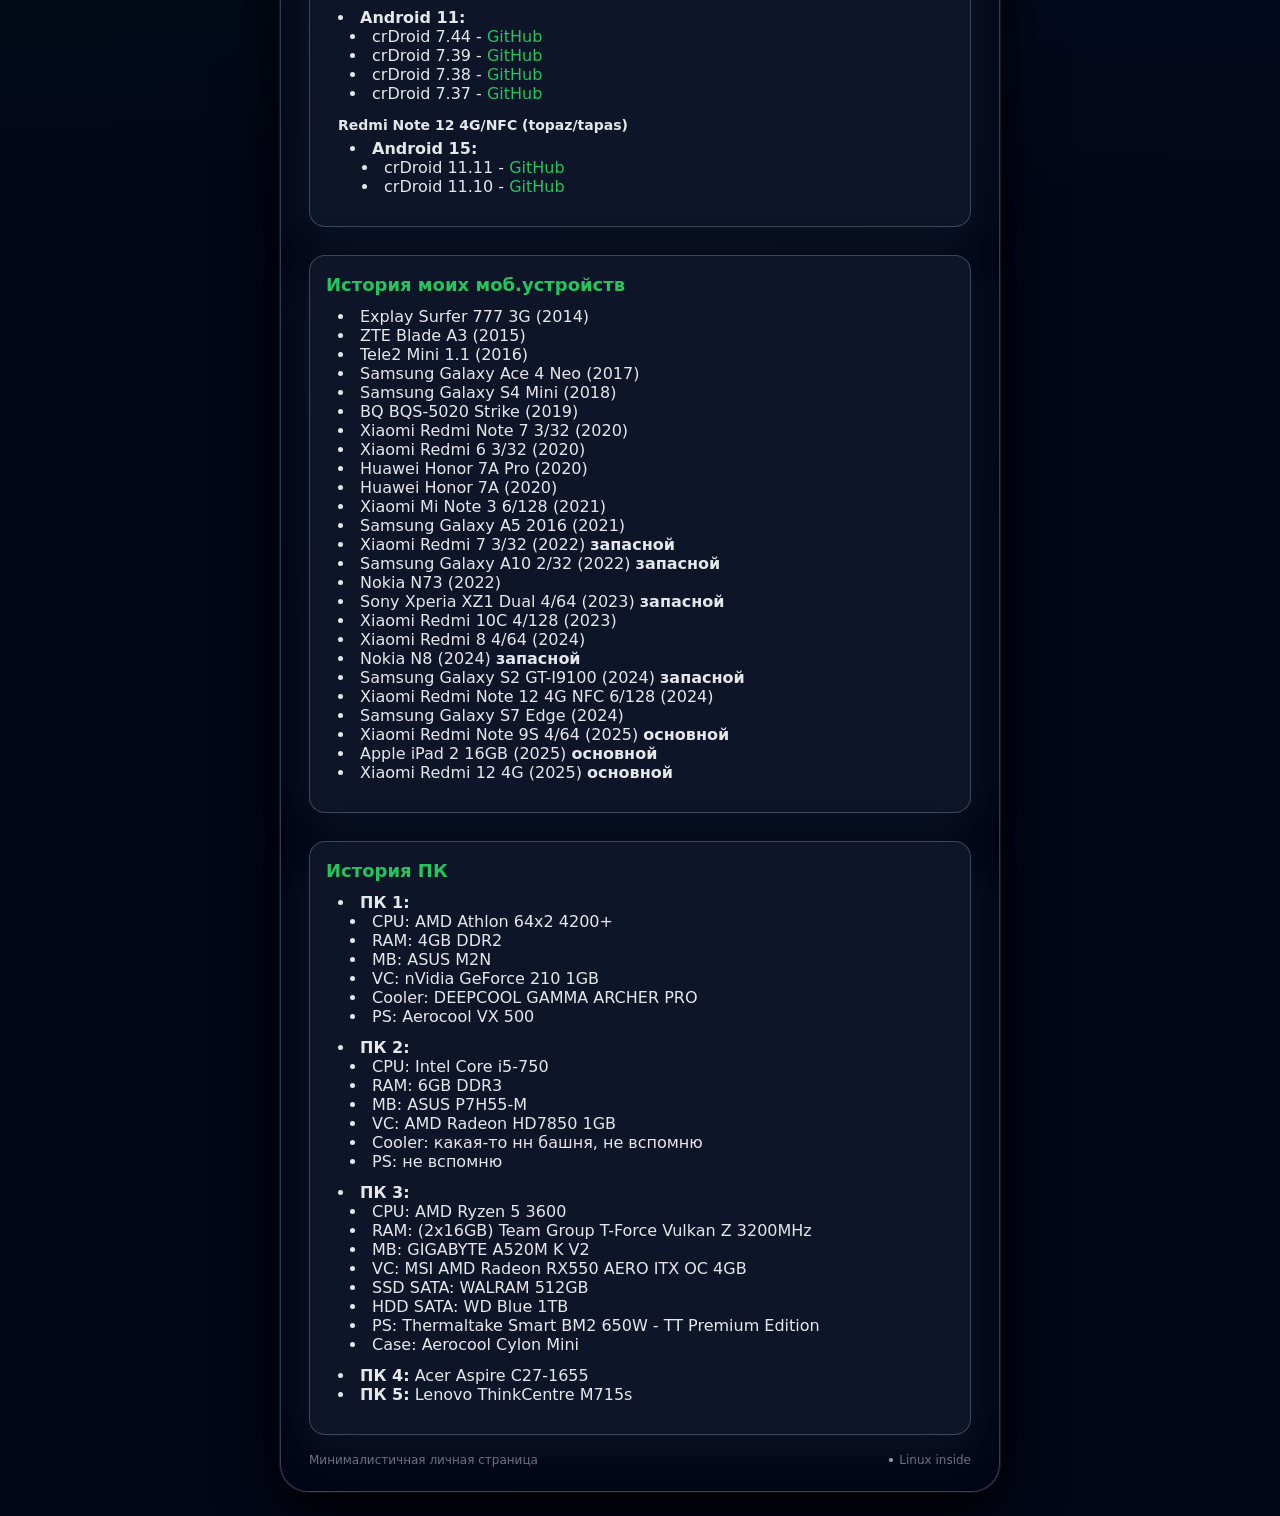
==== commit f32fcfff: "Update index.html" ====
--- a/index.html
+++ b/index.html
@@ -40,9 +40,17 @@
         <div class="block">
           <div class="block-title">Соцсети</div>
           <ul class="block-list">
-            <li><a class="link" href="https://t.me/GADGETNiK" target="_blank" rel="noopener">Telegram</a></li>
-            <li><a class="link" href="https://vk.com/gadgetn1k" target="_blank" rel="noopener">VK</a></li>
-            <li><a class="link" href="https://github.com/GADGETNiK" target="_blank" rel="noopener">GitHub</a></li>
+            <li><a href="https://t.me/GADGETNiK" target="_blank" rel="noopener noreferrer">Telegram</a></li>
+            <li><a href="https://osu.ppy.sh/users/GADGETNiK" target="_blank" rel="noopener noreferrer">osu!</a></li>
+            <li><a href="https://vk.com/gadgetn1k" target="_blank" rel="noopener noreferrer">ВКонтакте</a></li>
+            <li><a href="https://github.com/GADGETNiK" target="_blank" rel="noopener noreferrer">GitHub</a></li>
+            <li><a href="https://shikimori.one/GADGETNiK" target="_blank" rel="noopener noreferrer">Shikimori</a></li>
+            <li><a href="https://4pda.to/forum/index.php?showuser=7068298" target="_blank" rel="noopener noreferrer">4PDA</a></li>
+            <li><a href="https://www.youtube.com/@cyberdrakons_reborn" target="_blank" rel="noopener noreferrer">YouTube</a></li>
+            <li><a href="https://www.twitch.tv/aratacucumber" target="_blank" rel="noopener noreferrer">Twitch</a></li>
+            <li><a href="https://steamcommunity.com/id/gadgetnik/" target="_blank" rel="noopener noreferrer">Steam</a></li>
+            <li><a href="https://wormixtest.com/users/%D0%9B%D0%81%D0%A8%D0%98%D0%9A" target="_blank" rel="noopener noreferrer">Wormixtest</a></li>
+            <li><a href="https://xdaforums.com/m/gadgetnik.9440736/" target="_blank" rel="noopener noreferrer">XDA</a></li>
           </ul>
         </div>
       </div>
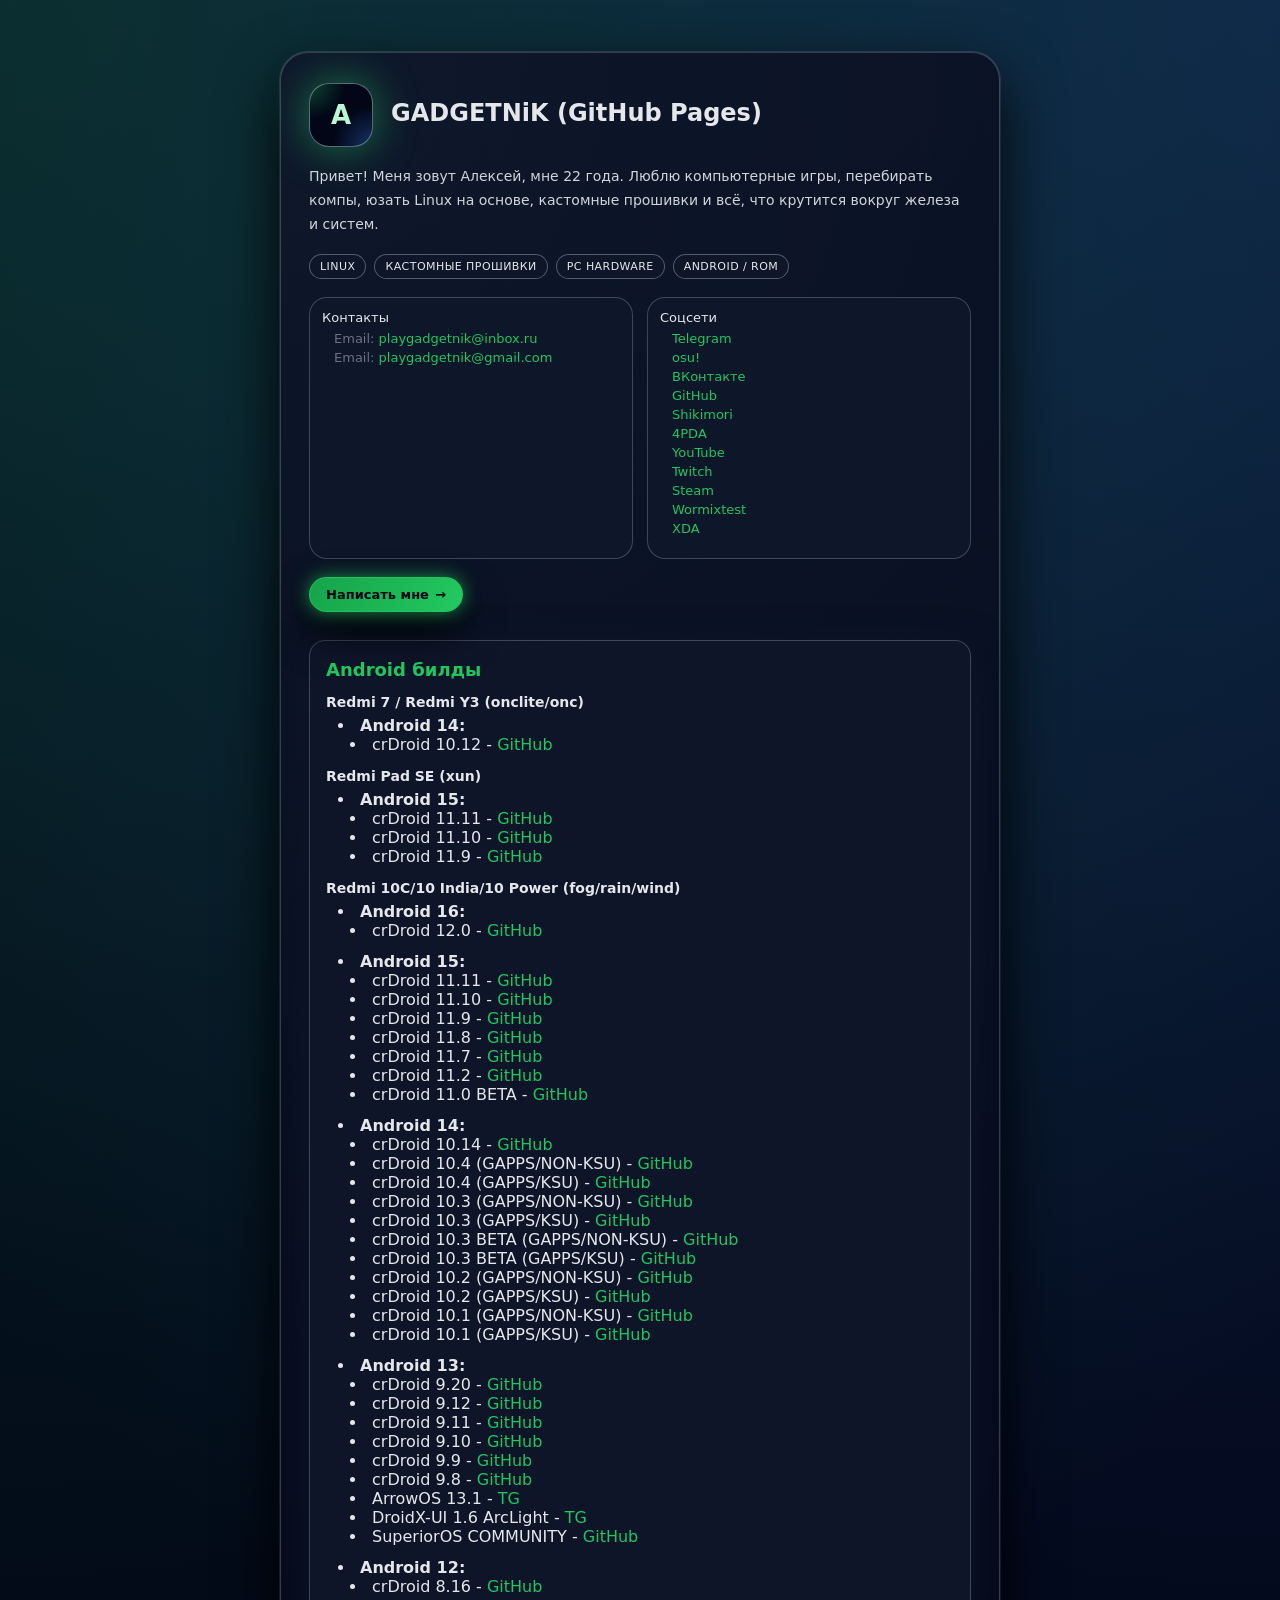
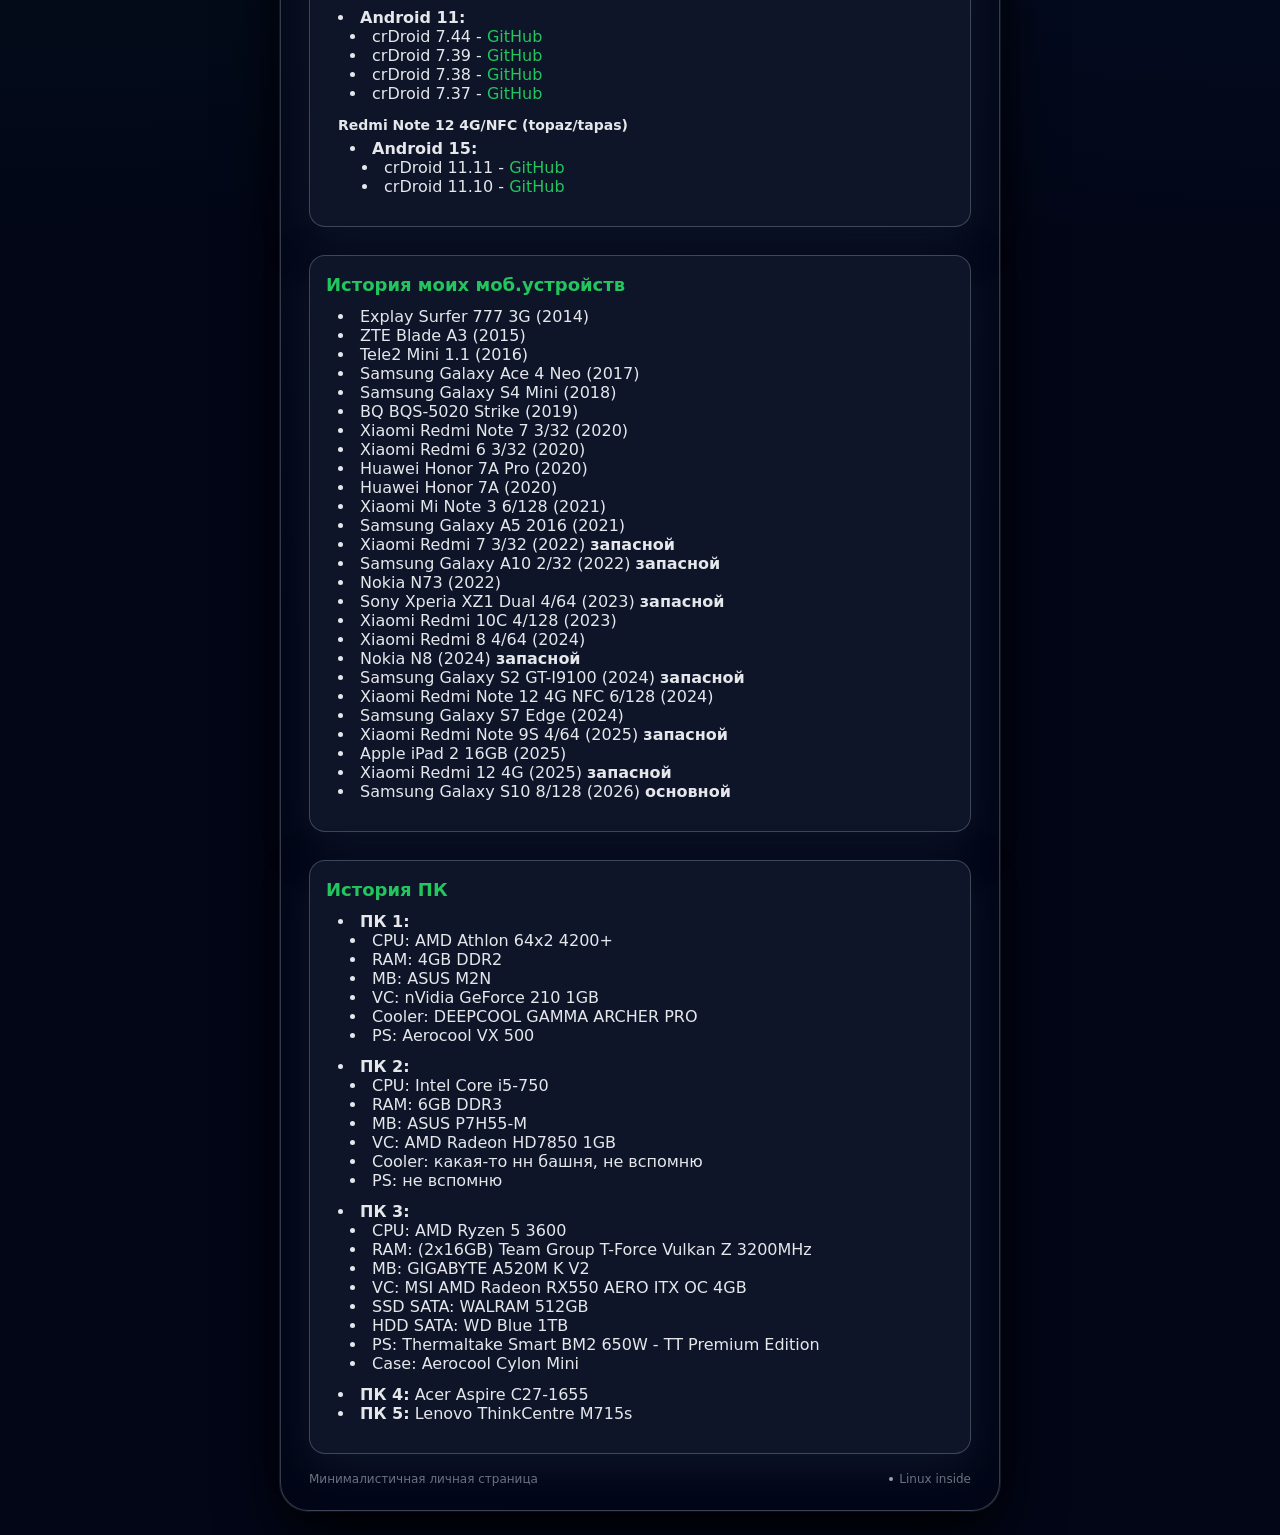
==== commit dbabfe73: "Update index.html" ====
--- a/index.html
+++ b/index.html
@@ -17,7 +17,7 @@
       </header>
 
       <p class="bio">
-        Привет! Меня зовут Алексей, мне 21 год. Люблю компьютерные игры, перебирать компы,
+        Привет! Меня зовут Алексей, мне 22 года. Люблю компьютерные игры, перебирать компы,
         юзать Linux на основе, кастомные прошивки и всё, что крутится вокруг железа и систем.
       </p>
 
@@ -181,9 +181,10 @@
           <li>Samsung Galaxy S2 GT-I9100 (2024) <strong>запасной</strong></li>
           <li>Xiaomi Redmi Note 12 4G NFC 6/128 (2024)</li>
           <li>Samsung Galaxy S7 Edge (2024)</li>
-          <li>Xiaomi Redmi Note 9S 4/64 (2025) <strong>основной</strong></li>
-          <li>Apple iPad 2 16GB (2025) <strong>основной</strong></li>
-          <li>Xiaomi Redmi 12 4G (2025) <strong>основной</strong></li>
+          <li>Xiaomi Redmi Note 9S 4/64 (2025) <strong>запасной</strong></li>
+          <li>Apple iPad 2 16GB (2025)</li>
+          <li>Xiaomi Redmi 12 4G (2025) <strong>запасной</strong></li>
+          <li>Samsung Galaxy S10 8/128 (2026) <strong>основной</strong></li>
         </ul>
       </section>
 
